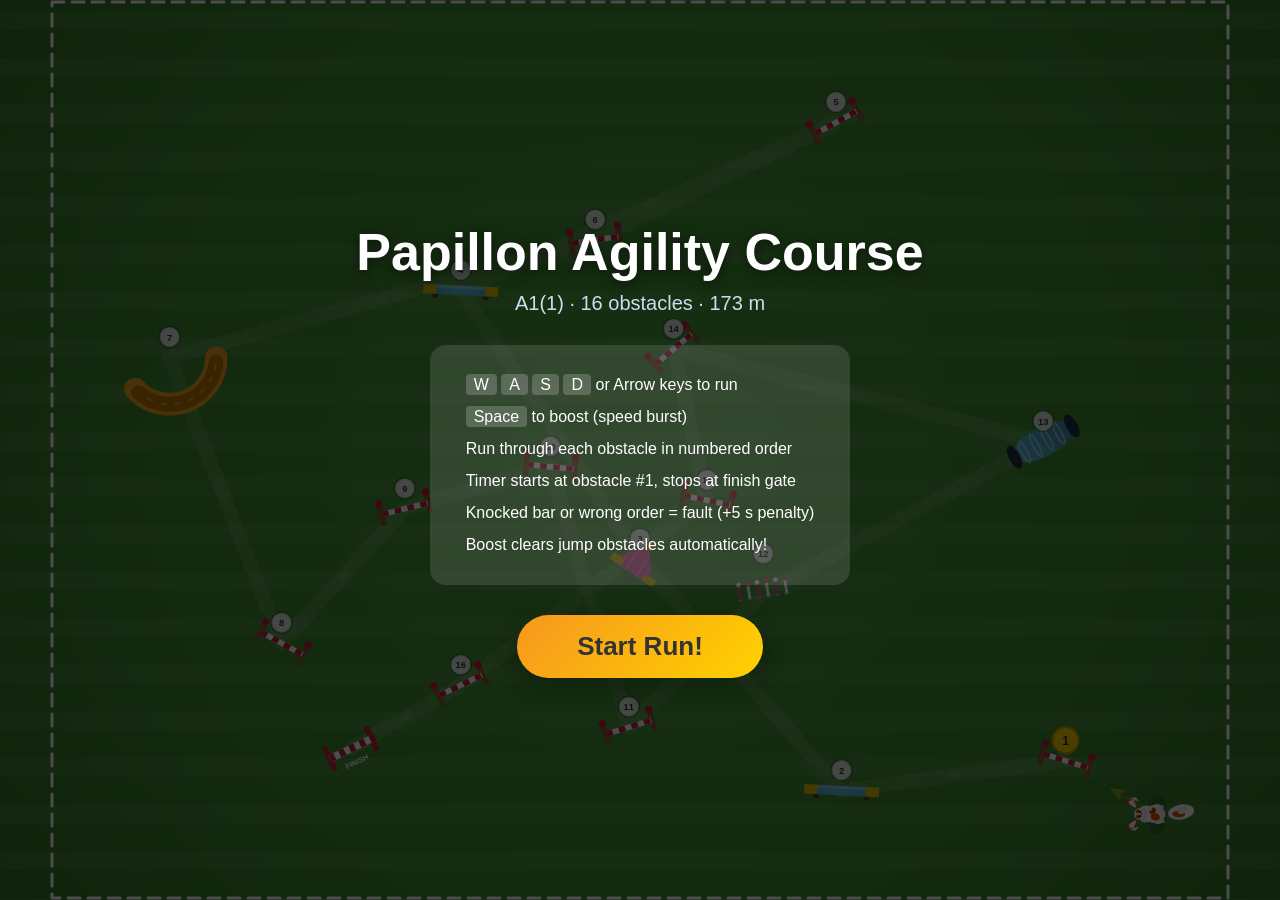
==== papility.html @ e8e9c4f5 "Initial version" ====
<!DOCTYPE html>
<html lang="en">
<head>
  <meta charset="UTF-8" />
  <meta name="viewport" content="width=device-width, initial-scale=1.0" />
  <title>Papillon Agility Course</title>
  <style>
    * { box-sizing: border-box; margin: 0; padding: 0; }
    body { overflow: hidden; background: #2d5a27; font-family: 'Segoe UI', Arial, sans-serif; }
    canvas { display: block; }
    #startScreen {
      position: absolute; inset: 0; display: flex; flex-direction: column;
      align-items: center; justify-content: center; background: rgba(0,0,0,0.7);
      z-index: 10; color: #fff;
    }
    #startScreen h1 { font-size: 52px; margin-bottom: 10px; text-shadow: 0 3px 12px rgba(0,0,0,0.5); }
    #startScreen .subtitle { font-size: 20px; color: #cde; margin-bottom: 30px; }
    #startScreen .instructions {
      background: rgba(255,255,255,0.12); border-radius: 16px; padding: 24px 36px;
      font-size: 16px; line-height: 2; margin-bottom: 30px; text-align: left;
    }
    #startScreen .instructions kbd {
      background: rgba(255,255,255,0.2); padding: 2px 8px; border-radius: 4px;
      font-family: inherit;
    }
    #startBtn {
      font-size: 26px; padding: 16px 60px; border: none; border-radius: 40px;
      background: linear-gradient(135deg, #f7971e, #ffd200); color: #333;
      font-weight: bold; cursor: pointer; box-shadow: 0 6px 24px rgba(0,0,0,0.3);
      transition: transform 0.15s;
    }
    #startBtn:hover { transform: scale(1.06); }
    .hud {
      position: absolute; top: 15px; left: 15px;
      background: rgba(255,255,255,0.95); padding: 12px 18px;
      border-radius: 14px; font-size: 16px; font-weight: bold;
      box-shadow: 0 4px 16px rgba(0,0,0,0.25); display: none; gap: 20px;
    }
    .hud.show { display: flex; }
    .hud-label { color: #666; font-size: 11px; text-transform: uppercase; }
    .hud-value { color: #2d5a27; font-size: 22px; }
    .hud-timer { color: #d9534f; }
    .next-obs {
      position: absolute; top: 15px; right: 15px;
      background: rgba(255,255,255,0.95); padding: 12px 18px;
      border-radius: 14px; font-size: 15px; font-weight: bold;
      box-shadow: 0 4px 16px rgba(0,0,0,0.25); display: none;
    }
    .next-obs.show { display: block; }
    #finishScreen {
      position: absolute; inset: 0; display: none; flex-direction: column;
      align-items: center; justify-content: center; background: rgba(0,0,0,0.75);
      z-index: 10; color: #fff;
    }
    #finishScreen.show { display: flex; }
    #finishScreen h1 { font-size: 48px; margin-bottom: 10px; }
    #finishScreen .stats { font-size: 22px; line-height: 2; margin: 20px 0; }
    #restartBtn {
      font-size: 22px; padding: 14px 50px; border: none; border-radius: 40px;
      background: linear-gradient(135deg, #f7971e, #ffd200); color: #333;
      font-weight: bold; cursor: pointer; box-shadow: 0 6px 24px rgba(0,0,0,0.3);
    }
  </style>
</head>
<body>
  <canvas id="game"></canvas>

  <div class="hud" id="hud">
    <div><span class="hud-label">Obstacle</span><br><span class="hud-value" id="obsCount">0 / 16</span></div>
    <div><span class="hud-label">Faults</span><br><span class="hud-value" style="color:#d9534f" id="faults">0</span></div>
    <div><span class="hud-label">Time</span><br><span class="hud-value hud-timer" id="timer">--</span></div>
  </div>

  <div class="next-obs" id="nextObs">
    <span class="hud-label">Next</span><br>
    <span id="nextObsName">1 - Jump</span>
  </div>

  <div id="startScreen">
    <h1>Papillon Agility Course</h1>
    <div class="subtitle">A1(1) &middot; 16 obstacles &middot; 173 m</div>
    <div class="instructions">
      <kbd>W</kbd> <kbd>A</kbd> <kbd>S</kbd> <kbd>D</kbd> or Arrow keys to run<br>
      <kbd>Space</kbd> to boost (speed burst)<br>
      Run through each obstacle in numbered order<br>
      Timer starts at obstacle #1, stops at finish gate<br>
      Knocked bar or wrong order = fault (+5 s penalty)<br>
      Boost clears jump obstacles automatically!
    </div>
    <button id="startBtn">Start Run!</button>
  </div>

  <div id="finishScreen">
    <h1 id="finishTitle">Course Complete!</h1>
    <div class="stats" id="finishStats"></div>
    <button id="restartBtn">Run Again</button>
  </div>

  <script>
    const canvas = document.getElementById('game');
    const ctx = canvas.getContext('2d');
    let W, H;
    function resize() { W = canvas.width = window.innerWidth; H = canvas.height = window.innerHeight; }
    resize();
    window.addEventListener('resize', resize);

    const keys = {};
    window.addEventListener('keydown', e => {
      keys[e.key] = true;
      if ([' ','ArrowUp','ArrowDown','ArrowLeft','ArrowRight'].includes(e.key)) e.preventDefault();
    });
    window.addEventListener('keyup', e => { keys[e.key] = false; });

    // --------------- course coordinate system ---------------
    const CW = 1200, CH = 900;
    let sc, ox, oy;
    function calcScale() {
      sc = Math.min((W - 60) / CW, (H - 60) / CH);
      ox = (W - CW * sc) / 2;
      oy = (H - CH * sc) / 2;
    }
    calcScale();
    function ts(cx, cy) { return { x: ox + cx * sc, y: oy + cy * sc }; }

    // --------------- obstacle definitions (A1(1) course map) ---------------
    const OBS_TYPES = {
      jump:    { label: 'Jump',          color: '#c41e3a' },
      tunnel:  { label: 'Tunnel',        color: '#5bc0de' },
      aframe:  { label: 'A-Frame',       color: '#ff69b4' },
      dogwalk: { label: 'Dog Walk',      color: '#4aa8c7' },
      seesaw:  { label: 'See-Saw',       color: '#20B2AA' },
      weave:   { label: 'Weave Poles',   color: '#e74c8c' },
      ctunnel: { label: 'Curved Tunnel', color: '#f5a623' },
    };

    // positions mapped from the A1(1) course diagram
    const courseObs = [
      { num:1,  type:'jump',    cx:1056, cy:783, angle: 0.30 },
      { num:2,  type:'dogwalk', cx: 816, cy:815, angle: 0.05 },
      { num:3,  type:'aframe',  cx: 600, cy:567, angle: 0.60 },
      { num:4,  type:'dogwalk', cx: 408, cy:279, angle: 0.05 },
      { num:5,  type:'jump',    cx: 810, cy: 99, angle:-0.50 },
      { num:6,  type:'jump',    cx: 552, cy:225, angle:-0.15 },
      { num:7,  type:'ctunnel', cx:  96, cy:351, angle: 1.20 },
      { num:8,  type:'jump',    cx: 216, cy:657, angle: 0.50 },
      { num:9,  type:'jump',    cx: 348, cy:513, angle:-0.25 },
      { num:10, type:'jump',    cx: 504, cy:468, angle: 0.10 },
      { num:11, type:'jump',    cx: 588, cy:747, angle:-0.30 },
      { num:12, type:'weave',   cx: 732, cy:603, angle:-0.15 },
      { num:13, type:'tunnel',  cx:1032, cy:441, angle:-0.50 },
      { num:14, type:'jump',    cx: 636, cy:342, angle:-0.70 },
      { num:15, type:'jump',    cx: 672, cy:504, angle: 0.20 },
      { num:16, type:'jump',    cx: 408, cy:702, angle:-0.45 },
    ];

    // finish gate placed after obstacle #16
    const finishGate = { cx: 290, cy: 770, angle: -0.45 };

    const coursePath = courseObs.map(o => ({ x: o.cx, y: o.cy }));
    coursePath.push({ x: finishGate.cx, y: finishGate.cy });

    // --------------- game state ---------------
    let gameState = 'start';
    let currentObs = 0;
    let faultsCount = 0;
    let timerStarted = false;
    let startTime = 0;
    let elapsedTime = 0;
    let finishTime = 0;
    let completedObs = new Set();
    let allDone = false;
    let finished = false;
    let particles = [];
    let pawPrints = [];

    const dog = {
      x: 1150, y: 840, vx: 0, vy: 0,
      angle: Math.PI, speed: 0,
      maxSpeed: 4.5, accel: 0.35, friction: 0.92,
      runCycle: 0, jumping: false, jumpTimer: 0, size: 20,
      boosting: false, boostTimer: 0, boostCooldown: 0,
    };
    const BOOST_DURATION = 30, BOOST_COOLDOWN = 180, BOOST_MULTIPLIER = 2.0;

    function resetGame() {
      dog.x = 1150; dog.y = 840;
      dog.vx = 0; dog.vy = 0; dog.angle = Math.PI;
      dog.speed = 0; dog.jumping = false; dog.jumpTimer = 0; dog.runCycle = 0;
      dog.boosting = false; dog.boostTimer = 0; dog.boostCooldown = 0;
      currentObs = 0; faultsCount = 0;
      timerStarted = false; startTime = 0; elapsedTime = 0; finishTime = 0;
      completedObs = new Set(); wrongObsCooldown = new Set(); allDone = false; finished = false;
      particles = []; pawPrints = [];
      document.getElementById('obsCount').textContent = '0 / 16';
      document.getElementById('faults').textContent = '0';
      document.getElementById('timer').textContent = '--';
    }

    function spawnParticles(x, y, color, count) {
      for (let i = 0; i < count; i++) {
        const a = Math.random() * Math.PI * 2;
        const sp = 1 + Math.random() * 3;
        particles.push({ x, y, vx: Math.cos(a)*sp, vy: Math.sin(a)*sp,
          life: 30+Math.random()*20, maxLife: 50, color, size: 3+Math.random()*4 });
      }
    }

    // --------------- drawing helpers ---------------

    function drawGrass() {
      const gg = ctx.createRadialGradient(W/2,H/2,0,W/2,H/2,W*0.7);
      gg.addColorStop(0,'#4a9e3a'); gg.addColorStop(0.6,'#3d8a30'); gg.addColorStop(1,'#2d6a22');
      ctx.fillStyle = gg; ctx.fillRect(0,0,W,H);
      ctx.globalAlpha = 0.06; ctx.fillStyle = '#fff';
      for (let i = -20; i < CH+40; i += 50) {
        const p = ts(0,i); ctx.fillRect(0, p.y, W, 20*sc);
      }
      ctx.globalAlpha = 1;
      const tl = ts(-30,-30), br = ts(CW+30,CH+30);
      ctx.strokeStyle = '#fff'; ctx.lineWidth = 3;
      ctx.setLineDash([12,8]); ctx.strokeRect(tl.x,tl.y,br.x-tl.x,br.y-tl.y); ctx.setLineDash([]);
    }

    function drawCoursePath() {
      if (coursePath.length < 2) return;
      ctx.strokeStyle = 'rgba(255,255,255,0.10)'; ctx.lineWidth = 16*sc;
      ctx.lineCap = 'round'; ctx.lineJoin = 'round'; ctx.setLineDash([5,9]);
      ctx.beginPath();
      let p = ts(coursePath[0].x, coursePath[0].y); ctx.moveTo(p.x,p.y);
      for (let i = 1; i < coursePath.length; i++) { p = ts(coursePath[i].x,coursePath[i].y); ctx.lineTo(p.x,p.y); }
      ctx.stroke(); ctx.setLineDash([]);
      ctx.fillStyle = 'rgba(255,255,255,0.06)';
      for (let i = 0; i < coursePath.length-1; i++) {
        const mx = (coursePath[i].x+coursePath[i+1].x)/2, my = (coursePath[i].y+coursePath[i+1].y)/2;
        const a = Math.atan2(coursePath[i+1].y-coursePath[i].y, coursePath[i+1].x-coursePath[i].x);
        const s = ts(mx,my);
        ctx.save(); ctx.translate(s.x,s.y); ctx.rotate(a);
        ctx.beginPath(); ctx.moveTo(10*sc,0); ctx.lineTo(-6*sc,-6*sc); ctx.lineTo(-6*sc,6*sc); ctx.closePath(); ctx.fill();
        ctx.restore();
      }
    }

    function drawPawPrints() {
      ctx.globalAlpha = 0.13;
      pawPrints.forEach(pp => {
        const s = ts(pp.x,pp.y);
        ctx.save(); ctx.translate(s.x,s.y); ctx.rotate(pp.a); ctx.fillStyle = '#3a2a10';
        ctx.beginPath(); ctx.ellipse(0,2*sc,3*sc,3.5*sc,0,0,Math.PI*2); ctx.fill();
        for (let t = -1; t <= 1; t++) { ctx.beginPath(); ctx.ellipse(t*2.5*sc,-3*sc,1.5*sc,1.8*sc,0,0,Math.PI*2); ctx.fill(); }
        ctx.beginPath(); ctx.ellipse(0,-5.5*sc,1.2*sc,1.5*sc,0,0,Math.PI*2); ctx.fill();
        ctx.restore();
      });
      ctx.globalAlpha = 1;
    }

    // --------------- obstacle drawing ---------------

    function obDone(ob) { return completedObs.has(ob.num); }
    function obIsNext(ob) { return !finished && currentObs < courseObs.length && ob.num === courseObs[currentObs].num; }

    function drawJump(ob) {
      const s = ts(ob.cx,ob.cy), w = 50*sc, h = 6*sc, done = obDone(ob), next = obIsNext(ob);
      ctx.save(); ctx.translate(s.x,s.y); ctx.rotate(ob.angle);
      ctx.fillStyle = done?'#aaa':'#8B5A2B';
      ctx.fillRect(-w/2-4*sc,-12*sc,6*sc,24*sc); ctx.fillRect(w/2-2*sc,-12*sc,6*sc,24*sc);
      ctx.fillStyle = done?'#ccc':'#c41e3a';
      ctx.beginPath(); ctx.arc(-w/2-1*sc,-12*sc,4*sc,0,Math.PI*2); ctx.fill();
      ctx.beginPath(); ctx.arc(w/2+1*sc,-12*sc,4*sc,0,Math.PI*2); ctx.fill();
      ctx.fillStyle = done?'#ccc':'#fff'; ctx.fillRect(-w/2,-h/2,w,h);
      if (!done) { ctx.fillStyle='#c41e3a'; for(let i=0;i<w;i+=14*sc) ctx.fillRect(-w/2+i,-h/2,7*sc,h); }
      ctx.restore();
      drawLabel(s.x,s.y,ob.num,done,next);
    }

    function drawTunnel(ob) {
      const s = ts(ob.cx,ob.cy), done = obDone(ob), next = obIsNext(ob);
      const len = 70*sc, r = 16*sc;
      ctx.save(); ctx.translate(s.x,s.y); ctx.rotate(ob.angle);
      const tg = ctx.createLinearGradient(-len/2,0,len/2,0);
      tg.addColorStop(0,done?'#aab':'#5bc0de'); tg.addColorStop(0.5,done?'#99a':'#4aa8c7'); tg.addColorStop(1,done?'#aab':'#3d8ba8');
      ctx.fillStyle = tg; ctx.beginPath(); ctx.ellipse(0,0,len/2,r,0,0,Math.PI*2); ctx.fill();
      ctx.strokeStyle = done?'rgba(255,255,255,0.2)':'rgba(255,255,255,0.4)'; ctx.lineWidth = 2*sc;
      for(let i=-len/2+12*sc;i<len/2-8*sc;i+=14*sc){ctx.beginPath();ctx.ellipse(i,0,3*sc,r*0.8,0,0,Math.PI*2);ctx.stroke();}
      ctx.fillStyle = done?'#556':'#1a3040';
      ctx.beginPath();ctx.ellipse(-len/2,0,6*sc,r*0.85,0,0,Math.PI*2);ctx.fill();
      ctx.beginPath();ctx.ellipse(len/2,0,6*sc,r*0.85,0,0,Math.PI*2);ctx.fill();
      ctx.restore();
      drawLabel(s.x,s.y,ob.num,done,next);
    }

    function drawCTunnel(ob) {
      const s = ts(ob.cx,ob.cy), done = obDone(ob), next = obIsNext(ob);
      ctx.save(); ctx.translate(s.x,s.y);
      const r = 50*sc;
      ctx.lineWidth = 24*sc; ctx.strokeStyle = done?'#aab':'#f5a623';
      ctx.beginPath(); ctx.arc(0,0,r,ob.angle-1.2,ob.angle+1.2); ctx.stroke();
      ctx.lineWidth = 16*sc; ctx.strokeStyle = done?'#778':'#c47800';
      ctx.beginPath(); ctx.arc(0,0,r,ob.angle-1.1,ob.angle+1.1); ctx.stroke();
      ctx.lineWidth = 2*sc; ctx.strokeStyle = done?'rgba(255,255,255,0.15)':'rgba(255,255,255,0.35)';
      for(let a=ob.angle-1;a<ob.angle+1;a+=0.3){ctx.beginPath();ctx.arc(0,0,r,a-0.05,a+0.05);ctx.stroke();}
      ctx.restore();
      drawLabel(s.x,s.y,ob.num,done,next);
    }

    function drawAFrame(ob) {
      const s = ts(ob.cx,ob.cy), done = obDone(ob), next = obIsNext(ob);
      const w = 55*sc, h = 35*sc;
      ctx.save(); ctx.translate(s.x,s.y); ctx.rotate(ob.angle);
      let lg = ctx.createLinearGradient(-w/2,0,0,0);
      lg.addColorStop(0,done?'#bbb':'#e85aab'); lg.addColorStop(1,done?'#ccc':'#ff69b4');
      ctx.fillStyle = lg; ctx.beginPath(); ctx.moveTo(-w/2,h/2); ctx.lineTo(0,-h/2); ctx.lineTo(0,h/2); ctx.closePath(); ctx.fill();
      let rg = ctx.createLinearGradient(0,0,w/2,0);
      rg.addColorStop(0,done?'#ccc':'#ff69b4'); rg.addColorStop(1,done?'#bbb':'#e85aab');
      ctx.fillStyle = rg; ctx.beginPath(); ctx.moveTo(0,-h/2); ctx.lineTo(w/2,h/2); ctx.lineTo(0,h/2); ctx.closePath(); ctx.fill();
      ctx.strokeStyle = done?'rgba(255,255,255,0.15)':'rgba(255,255,255,0.3)'; ctx.lineWidth = 1.5*sc;
      for(let i=1;i<=3;i++){const t=i/4;
        ctx.beginPath();ctx.moveTo(-w/2*(1-t),h/2-h*t);ctx.lineTo(-w/2*(1-t),h/2);ctx.stroke();
        ctx.beginPath();ctx.moveTo(w/2*(1-t),h/2-h*t);ctx.lineTo(w/2*(1-t),h/2);ctx.stroke();
      }
      ctx.fillStyle = done?'#ddd':'#e6c200';
      ctx.fillRect(-w/2,h/2-8*sc,14*sc,8*sc); ctx.fillRect(w/2-14*sc,h/2-8*sc,14*sc,8*sc);
      ctx.beginPath(); ctx.arc(0,-h/2,5*sc,0,Math.PI*2); ctx.fill();
      ctx.restore();
      drawLabel(s.x,s.y,ob.num,done,next);
    }

    function drawDogwalk(ob) {
      const s = ts(ob.cx,ob.cy), done = obDone(ob), next = obIsNext(ob);
      const w = 80*sc, h = 10*sc;
      ctx.save(); ctx.translate(s.x,s.y); ctx.rotate(ob.angle);
      ctx.fillStyle = done?'#999':'#5a3d1a';
      ctx.fillRect(-w/2+10*sc,-3*sc,6*sc,12*sc); ctx.fillRect(w/2-16*sc,-3*sc,6*sc,12*sc);
      const pg = ctx.createLinearGradient(-w/2,0,w/2,0);
      pg.addColorStop(0,done?'#bbb':'#4aa8c7'); pg.addColorStop(0.5,done?'#ccc':'#5bc8e8'); pg.addColorStop(1,done?'#bbb':'#4aa8c7');
      ctx.fillStyle = pg; ctx.fillRect(-w/2,-h/2,w,h);
      ctx.fillStyle = done?'rgba(255,255,255,0.1)':'rgba(255,255,255,0.3)'; ctx.fillRect(-w/2,-h/2,w,3*sc);
      ctx.fillStyle = done?'#ddd':'#e6c200'; ctx.fillRect(-w/2,-h/2,14*sc,h); ctx.fillRect(w/2-14*sc,-h/2,14*sc,h);
      ctx.restore();
      drawLabel(s.x,s.y,ob.num,done,next);
    }

    function drawSeesaw(ob) {
      const s = ts(ob.cx,ob.cy), done = obDone(ob), next = obIsNext(ob);
      const w = 70*sc, h = 10*sc;
      ctx.save(); ctx.translate(s.x,s.y); ctx.rotate(ob.angle);
      // Fulcrum triangle
      ctx.fillStyle = done?'#999':'#4a3520';
      ctx.beginPath(); ctx.moveTo(-8*sc,10*sc); ctx.lineTo(8*sc,10*sc); ctx.lineTo(0,-4*sc); ctx.closePath(); ctx.fill();
      ctx.fillStyle = done?'#aaa':'#333';
      ctx.beginPath(); ctx.arc(0,-1*sc,5*sc,0,Math.PI*2); ctx.fill();
      // Plank
      const sg = ctx.createLinearGradient(-w/2,0,w/2,0);
      sg.addColorStop(0,done?'#bbb':'#48D1CC'); sg.addColorStop(0.5,done?'#ccc':'#20B2AA'); sg.addColorStop(1,done?'#bbb':'#1a8a88');
      ctx.fillStyle = sg; ctx.fillRect(-w/2,-h/2,w,h);
      ctx.fillStyle = done?'rgba(255,255,255,0.1)':'rgba(255,255,255,0.3)'; ctx.fillRect(-w/2,-h/2,w,3*sc);
      ctx.fillStyle = done?'#ddd':'#e6c200'; ctx.fillRect(-w/2,-h/2,14*sc,h); ctx.fillRect(w/2-14*sc,-h/2,14*sc,h);
      ctx.restore();
      drawLabel(s.x,s.y,ob.num,done,next);
    }

    function drawWeave(ob) {
      const s = ts(ob.cx,ob.cy), done = obDone(ob), next = obIsNext(ob);
      ctx.save(); ctx.translate(s.x,s.y); ctx.rotate(ob.angle);
      const n = 6, sp = 10*sc, tw = (n-1)*sp;
      for(let i=0;i<n;i++){
        const px = -tw/2+i*sp;
        ctx.fillStyle = done?'#999':'#aaa'; ctx.beginPath(); ctx.ellipse(px,4*sc,3*sc,1.5*sc,0,0,Math.PI*2); ctx.fill();
        ctx.fillStyle = done?'#ccc':(i%2===0?'#e74c8c':'#fff'); ctx.fillRect(px-1.5*sc,-12*sc,3*sc,16*sc);
        ctx.fillStyle = done?'#ddd':(i%2===0?'#fff':'#e74c8c'); ctx.beginPath(); ctx.arc(px,-12*sc,2.5*sc,0,Math.PI*2); ctx.fill();
      }
      ctx.restore();
      drawLabel(s.x,s.y-20*sc,ob.num,done,next);
    }

    function drawLabel(x,y,num,done,next) {
      const r = next?14*sc:11*sc;
      if (next && gameState==='running') {
        ctx.fillStyle = 'rgba(255,220,50,0.3)';
        ctx.beginPath(); ctx.arc(x,y-22*sc,r+8*sc+Math.sin(Date.now()*0.006)*3*sc,0,Math.PI*2); ctx.fill();
      }
      ctx.fillStyle = done?'#6a6':next?'#ffd200':'rgba(255,255,255,0.85)';
      ctx.beginPath(); ctx.arc(x,y-22*sc,r,0,Math.PI*2); ctx.fill();
      ctx.strokeStyle = done?'#4a4':next?'#c9a200':'rgba(0,0,0,0.3)'; ctx.lineWidth = 2; ctx.stroke();
      ctx.fillStyle = done?'#fff':'#333';
      ctx.font = `bold ${(next?13:10)*sc}px Arial`; ctx.textAlign = 'center'; ctx.textBaseline = 'middle';
      ctx.fillText(num,x,y-21*sc);
      if (done) {
        ctx.strokeStyle='#fff'; ctx.lineWidth=2.5*sc; ctx.lineCap='round';
        ctx.beginPath(); ctx.moveTo(x-4*sc,y-21*sc); ctx.lineTo(x-1*sc,y-18*sc); ctx.lineTo(x+5*sc,y-25*sc); ctx.stroke();
      }
    }

    function drawAllObstacles() {
      courseObs.forEach(ob => {
        switch(ob.type) {
          case 'jump': drawJump(ob); break;
          case 'tunnel': drawTunnel(ob); break;
          case 'ctunnel': drawCTunnel(ob); break;
          case 'aframe': drawAFrame(ob); break;
          case 'dogwalk': drawDogwalk(ob); break;
          case 'seesaw': drawSeesaw(ob); break;
          case 'weave': drawWeave(ob); break;
        }
      });
    }

    // --------------- finish gate ---------------

    function drawFinishGate() {
      const s = ts(finishGate.cx, finishGate.cy);
      const w = 50*sc;
      const pulse = allDone && !finished ? 0.6+Math.sin(Date.now()*0.008)*0.4 : 0;

      ctx.save(); ctx.translate(s.x,s.y); ctx.rotate(finishGate.angle);

      // Glow when active
      if (allDone && !finished) {
        ctx.fillStyle = `rgba(255,50,50,${0.15+pulse*0.15})`;
        ctx.beginPath(); ctx.ellipse(0,0,w/2+15*sc,20*sc,0,0,Math.PI*2); ctx.fill();
      }

      // Posts
      ctx.fillStyle = finished?'#666':'#c41e3a';
      ctx.fillRect(-w/2-3*sc,-14*sc,6*sc,28*sc);
      ctx.fillRect(w/2-3*sc,-14*sc,6*sc,28*sc);
      // Top beam
      ctx.fillStyle = finished?'#888':'#fff';
      ctx.fillRect(-w/2,-4*sc,w,8*sc);
      if (!finished) {
        ctx.fillStyle = '#c41e3a';
        for(let i=0;i<w;i+=12*sc) ctx.fillRect(-w/2+i,-4*sc,6*sc,8*sc);
      }
      // "FINISH" text
      ctx.fillStyle = finished?'#aaa':'#fff';
      ctx.font = `bold ${8*sc}px Arial`; ctx.textAlign='center'; ctx.textBaseline='middle';
      ctx.fillText('FINISH',0,16*sc);

      ctx.restore();
    }

    // --------------- Papillon (top-down) ---------------

    function drawPapillon() {
      const s = ts(dog.x,dog.y);
      const sz = dog.size * sc;
      const moving = dog.speed > 0.3;
      dog.runCycle += moving ? 0.25 : 0.05;

      // Boost glow aura (drawn before the dog, in world space)
      if (dog.boosting) {
        const pulse = 0.6+Math.sin(Date.now()*0.02)*0.4;
        const gr = ctx.createRadialGradient(s.x,s.y,sz*0.3,s.x,s.y,sz*2.2);
        gr.addColorStop(0,`rgba(255,200,0,${0.55*pulse})`);
        gr.addColorStop(0.5,`rgba(255,120,0,${0.3*pulse})`);
        gr.addColorStop(1,'rgba(255,80,0,0)');
        ctx.fillStyle=gr; ctx.beginPath(); ctx.arc(s.x,s.y,sz*2.2,0,Math.PI*2); ctx.fill();
      }

      ctx.save(); ctx.translate(s.x,s.y); ctx.rotate(dog.angle+Math.PI/2);
      ctx.translate(0,0);

      // Shadow
      ctx.fillStyle='rgba(0,0,0,0.15)'; ctx.beginPath(); ctx.ellipse(0,4*sz/20,sz*1.1,sz*0.55,0,0,Math.PI*2); ctx.fill();

      // Tail
      ctx.save(); ctx.translate(0,sz*0.9); ctx.rotate(Math.sin(dog.runCycle*1.5)*0.4);
      ctx.fillStyle='#fff'; ctx.beginPath(); ctx.ellipse(0,sz*0.6,sz*0.4,sz*0.7,0,0,Math.PI*2); ctx.fill();
      ctx.fillStyle='#d45500'; ctx.beginPath(); ctx.ellipse(-sz*0.08,sz*0.45,sz*0.18,sz*0.35,0.2,0,Math.PI*2); ctx.fill();
      ctx.fillStyle='#f8f4ef'; ctx.beginPath(); ctx.ellipse(sz*0.1,sz*0.7,sz*0.2,sz*0.3,-0.3,0,Math.PI*2); ctx.fill();
      ctx.restore();

      // Back legs
      const ls = Math.sin(dog.runCycle)*(moving?sz*0.22:sz*0.04);
      ctx.fillStyle='#fff';
      ctx.beginPath(); ctx.ellipse(-sz*0.35,sz*0.25+ls,sz*0.18,sz*0.28,-0.2,0,Math.PI*2); ctx.fill();
      ctx.beginPath(); ctx.ellipse(sz*0.35,sz*0.25-ls,sz*0.18,sz*0.28,0.2,0,Math.PI*2); ctx.fill();
      ctx.fillStyle='#e8e0d5';
      ctx.beginPath(); ctx.ellipse(-sz*0.38,sz*0.5+ls,sz*0.1,sz*0.08,-0.2,0,Math.PI*2); ctx.fill();
      ctx.beginPath(); ctx.ellipse(sz*0.38,sz*0.5-ls,sz*0.1,sz*0.08,0.2,0,Math.PI*2); ctx.fill();

      // Body
      const bg = ctx.createRadialGradient(0,0,sz*0.1,0,0,sz*0.7);
      bg.addColorStop(0,'#fff'); bg.addColorStop(0.5,'#fef9f5'); bg.addColorStop(1,'#ece0d3');
      ctx.fillStyle=bg; ctx.beginPath(); ctx.ellipse(0,sz*0.05,sz*0.48,sz*0.6,0,0,Math.PI*2); ctx.fill();
      ctx.fillStyle='#d45500'; ctx.beginPath(); ctx.ellipse(-sz*0.15,sz*0.1,sz*0.2,sz*0.25,0.3,0,Math.PI*2); ctx.fill();
      ctx.fillStyle='#c24000'; ctx.beginPath(); ctx.ellipse(sz*0.18,-sz*0.05,sz*0.15,sz*0.2,-0.4,0,Math.PI*2); ctx.fill();

      // Front legs
      const fl = Math.sin(dog.runCycle+Math.PI)*(moving?sz*0.22:sz*0.04);
      ctx.fillStyle='#fff';
      ctx.beginPath(); ctx.ellipse(-sz*0.3,-sz*0.35+fl,sz*0.15,sz*0.25,-0.15,0,Math.PI*2); ctx.fill();
      ctx.beginPath(); ctx.ellipse(sz*0.3,-sz*0.35-fl,sz*0.15,sz*0.25,0.15,0,Math.PI*2); ctx.fill();
      ctx.fillStyle='#e8e0d5';
      ctx.beginPath(); ctx.ellipse(-sz*0.32,-sz*0.58+fl,sz*0.09,sz*0.07,0,0,Math.PI*2); ctx.fill();
      ctx.beginPath(); ctx.ellipse(sz*0.32,-sz*0.58-fl,sz*0.09,sz*0.07,0,0,Math.PI*2); ctx.fill();

      // Neck ruff
      ctx.fillStyle='#fff'; ctx.beginPath(); ctx.ellipse(0,-sz*0.55,sz*0.42,sz*0.22,0,0,Math.PI*2); ctx.fill();
      ctx.fillStyle='#f5f0ea'; ctx.beginPath(); ctx.ellipse(0,-sz*0.5,sz*0.35,sz*0.15,0,0,Math.PI*2); ctx.fill();

      // Head
      const hg = ctx.createRadialGradient(0,-sz*0.75,sz*0.05,0,-sz*0.75,sz*0.35);
      hg.addColorStop(0,'#fff'); hg.addColorStop(0.6,'#fef9f5'); hg.addColorStop(1,'#ece0d3');
      ctx.fillStyle=hg; ctx.beginPath(); ctx.ellipse(0,-sz*0.75,sz*0.32,sz*0.28,0,0,Math.PI*2); ctx.fill();
      ctx.fillStyle='#d45500';
      ctx.beginPath(); ctx.ellipse(-sz*0.12,-sz*0.82,sz*0.12,sz*0.12,0.3,0,Math.PI*2); ctx.fill();
      ctx.beginPath(); ctx.ellipse(sz*0.12,-sz*0.82,sz*0.12,sz*0.12,-0.3,0,Math.PI*2); ctx.fill();
      // White blaze
      ctx.fillStyle='#fff'; ctx.beginPath();
      ctx.moveTo(-sz*0.06,-sz*0.95); ctx.lineTo(0,-sz*1.02); ctx.lineTo(sz*0.06,-sz*0.95);
      ctx.lineTo(sz*0.04,-sz*0.65); ctx.lineTo(-sz*0.04,-sz*0.65); ctx.closePath(); ctx.fill();

      // Butterfly ears
      const ew = Math.sin(dog.runCycle*1.2)*0.08;
      // Left ear
      ctx.save(); ctx.translate(-sz*0.28,-sz*0.88); ctx.rotate(-0.5+ew);
      ctx.fillStyle='#d45500'; ctx.beginPath();
      ctx.moveTo(0,0); ctx.bezierCurveTo(-sz*0.35,-sz*0.15,-sz*0.55,-sz*0.55,-sz*0.2,-sz*0.7);
      ctx.bezierCurveTo(-sz*0.05,-sz*0.75,sz*0.05,-sz*0.5,0,-sz*0.1); ctx.closePath(); ctx.fill();
      ctx.fillStyle='#fff'; ctx.beginPath();
      ctx.moveTo(-sz*0.02,-sz*0.05); ctx.bezierCurveTo(-sz*0.25,-sz*0.2,-sz*0.4,-sz*0.45,-sz*0.18,-sz*0.55);
      ctx.bezierCurveTo(-sz*0.06,-sz*0.58,sz*0.02,-sz*0.35,-sz*0.02,-sz*0.1); ctx.closePath(); ctx.fill();
      ctx.strokeStyle='#fff'; ctx.lineWidth=1.5*sc;
      ctx.beginPath(); ctx.moveTo(-sz*0.3,-sz*0.4); ctx.quadraticCurveTo(-sz*0.45,-sz*0.3,-sz*0.4,-sz*0.15); ctx.stroke();
      ctx.beginPath(); ctx.moveTo(-sz*0.35,-sz*0.5); ctx.quadraticCurveTo(-sz*0.5,-sz*0.4,-sz*0.45,-sz*0.25); ctx.stroke();
      ctx.restore();
      // Right ear
      ctx.save(); ctx.translate(sz*0.28,-sz*0.88); ctx.rotate(0.5-ew);
      ctx.fillStyle='#d45500'; ctx.beginPath();
      ctx.moveTo(0,0); ctx.bezierCurveTo(sz*0.35,-sz*0.15,sz*0.55,-sz*0.55,sz*0.2,-sz*0.7);
      ctx.bezierCurveTo(sz*0.05,-sz*0.75,-sz*0.05,-sz*0.5,0,-sz*0.1); ctx.closePath(); ctx.fill();
      ctx.fillStyle='#fff'; ctx.beginPath();
      ctx.moveTo(sz*0.02,-sz*0.05); ctx.bezierCurveTo(sz*0.25,-sz*0.2,sz*0.4,-sz*0.45,sz*0.18,-sz*0.55);
      ctx.bezierCurveTo(sz*0.06,-sz*0.58,-sz*0.02,-sz*0.35,sz*0.02,-sz*0.1); ctx.closePath(); ctx.fill();
      ctx.strokeStyle='#fff'; ctx.lineWidth=1.5*sc;
      ctx.beginPath(); ctx.moveTo(sz*0.3,-sz*0.4); ctx.quadraticCurveTo(sz*0.45,-sz*0.3,sz*0.4,-sz*0.15); ctx.stroke();
      ctx.beginPath(); ctx.moveTo(sz*0.35,-sz*0.5); ctx.quadraticCurveTo(sz*0.5,-sz*0.4,sz*0.45,-sz*0.25); ctx.stroke();
      ctx.restore();

      // Eyes
      ctx.fillStyle='#1a0a00';
      ctx.beginPath(); ctx.ellipse(-sz*0.12,-sz*0.72,sz*0.06,sz*0.07,0,0,Math.PI*2); ctx.fill();
      ctx.beginPath(); ctx.ellipse(sz*0.12,-sz*0.72,sz*0.06,sz*0.07,0,0,Math.PI*2); ctx.fill();
      ctx.fillStyle='#fff';
      ctx.beginPath(); ctx.arc(-sz*0.1,-sz*0.74,sz*0.025,0,Math.PI*2); ctx.fill();
      ctx.beginPath(); ctx.arc(sz*0.14,-sz*0.74,sz*0.025,0,Math.PI*2); ctx.fill();

      // Snout + nose
      ctx.fillStyle='#fef9f5'; ctx.beginPath(); ctx.ellipse(0,-sz*0.6,sz*0.1,sz*0.09,0,0,Math.PI*2); ctx.fill();
      ctx.fillStyle='#111'; ctx.beginPath(); ctx.ellipse(0,-sz*0.64,sz*0.045,sz*0.035,0,0,Math.PI*2); ctx.fill();
      ctx.fillStyle='#444'; ctx.beginPath(); ctx.arc(-sz*0.015,-sz*0.65,sz*0.015,0,Math.PI*2); ctx.fill();

      // Smile
      if (completedObs.size>0) {
        ctx.strokeStyle='#4a2a10'; ctx.lineWidth=1*sc; ctx.lineCap='round';
        ctx.beginPath(); ctx.arc(0,-sz*0.56,sz*0.06,0.3,Math.PI-0.3); ctx.stroke();
      }
      ctx.restore();

      // Boost ring
      if (dog.boosting) {
        const t = dog.boostTimer/BOOST_DURATION;
        ctx.strokeStyle=`rgba(255,200,0,${0.5+t*0.4})`; ctx.lineWidth=3*sc; ctx.setLineDash([6,4]);
        ctx.beginPath(); ctx.arc(s.x,s.y,sz*1.5+Math.sin(Date.now()*0.03)*3*sc,0,Math.PI*2); ctx.stroke();
        ctx.setLineDash([]);
      }
    }

    function drawParticles() {
      particles.forEach(p => {
        const s = ts(p.x,p.y); const a = p.life/p.maxLife;
        ctx.globalAlpha=a; ctx.fillStyle=p.color;
        ctx.beginPath(); ctx.arc(s.x,s.y,p.size*sc*a,0,Math.PI*2); ctx.fill();
      });
      ctx.globalAlpha=1;
    }

    function drawGuideArrow() {
      let tx, ty;
      if (allDone && !finished) { tx = finishGate.cx; ty = finishGate.cy; }
      else if (currentObs < courseObs.length) { tx = courseObs[currentObs].cx; ty = courseObs[currentObs].cy; }
      else return;

      const ds = ts(dog.x,dog.y), os = ts(tx,ty);
      const dx = os.x-ds.x, dy = os.y-ds.y, dist = Math.sqrt(dx*dx+dy*dy);
      if (dist < 50*sc) return;
      const ang = Math.atan2(dy,dx);
      const ad = Math.min(50*sc,dist*0.4);
      const ax = ds.x+Math.cos(ang)*ad, ay = ds.y+Math.sin(ang)*ad;
      const pulse = 0.6+Math.sin(Date.now()*0.005)*0.4;
      ctx.globalAlpha = 0.5*pulse;
      ctx.fillStyle = allDone?'#ff4444':'#ffd200';
      ctx.save(); ctx.translate(ax,ay); ctx.rotate(ang);
      ctx.beginPath(); ctx.moveTo(10*sc,0); ctx.lineTo(-6*sc,-7*sc); ctx.lineTo(-3*sc,0); ctx.lineTo(-6*sc,7*sc); ctx.closePath(); ctx.fill();
      ctx.restore(); ctx.globalAlpha=1;
    }

    function drawDistanceLine() {
      let tx, ty;
      if (allDone && !finished) { tx = finishGate.cx; ty = finishGate.cy; }
      else if (currentObs < courseObs.length) { tx = courseObs[currentObs].cx; ty = courseObs[currentObs].cy; }
      else return;
      const ds = ts(dog.x,dog.y), os = ts(tx,ty);
      ctx.strokeStyle = allDone?'rgba(255,50,50,0.15)':'rgba(255,220,50,0.15)';
      ctx.lineWidth = 2*sc; ctx.setLineDash([6,8]);
      ctx.beginPath(); ctx.moveTo(ds.x,ds.y); ctx.lineTo(os.x,os.y); ctx.stroke(); ctx.setLineDash([]);
    }

    // --------------- game logic ---------------

    let wrongObsCooldown = new Set();

    function checkObstacle() {
      // Complete the current target obstacle when the dog reaches it
      if (currentObs < courseObs.length) {
        const tgt = courseObs[currentObs];
        const dx = dog.x-tgt.cx, dy = dog.y-tgt.cy, dist = Math.sqrt(dx*dx+dy*dy);
        const hr = tgt.type==='ctunnel'?65:tgt.type==='tunnel'?45:tgt.type==='dogwalk'||tgt.type==='seesaw'?50:tgt.type==='aframe'?40:tgt.type==='weave'?40:35;
        if (dist < hr) {
          completeOb(tgt);
        }
      }

      // Fault: dog touches a future obstacle (wrong order / skipped)
      // Exception: when boosting, jump obstacles are automatically cleared (no fault)
      for (let i = currentObs + 1; i < courseObs.length && i <= currentObs + 3; i++) {
        const wrong = courseObs[i];
        if (wrongObsCooldown.has(wrong.num)) continue;
        const dx = dog.x-wrong.cx, dy = dog.y-wrong.cy;
        if (Math.sqrt(dx*dx+dy*dy) < 30) {
          if (dog.boosting && wrong.type === 'jump') {
            // Boosting clears jump obstacles — no fault, just cooldown
            wrongObsCooldown.add(wrong.num);
          } else {
            faultsCount++;
            document.getElementById('faults').textContent = faultsCount;
            spawnParticles(wrong.cx, wrong.cy, '#ff4444', 10);
            wrongObsCooldown.add(wrong.num);
          }
        }
      }
    }

    function completeOb(ob) {
      if (completedObs.has(ob.num)) return;
      completedObs.add(ob.num);
      currentObs++;
      spawnParticles(ob.cx,ob.cy,'#ffd200',15);
      spawnParticles(ob.cx,ob.cy,'#4a4',8);
      document.getElementById('obsCount').textContent = `${completedObs.size} / 16`;

      if (ob.num === 1 && !timerStarted) {
        timerStarted = true;
        startTime = Date.now();
      }

      checkAllDone();
      updateNextLabel();
    }

    function checkAllDone() {
      if (completedObs.size >= 16 && !allDone) {
        allDone = true;
        updateNextLabel();
      }
    }

    function checkFinishGate() {
      if (!allDone || finished) return;
      const dx = dog.x-finishGate.cx, dy = dog.y-finishGate.cy;
      if (Math.sqrt(dx*dx+dy*dy) < 40) {
        finished = true;
        finishTime = elapsedTime;
        gameState = 'finished';
        showFinish();
      }
    }

    function updateNextLabel() {
      if (finished) {
        document.getElementById('nextObsName').textContent = 'Done!';
      } else if (allDone) {
        document.getElementById('nextObsName').innerHTML = '<span style="color:#c41e3a">FINISH GATE</span>';
      } else if (currentObs < courseObs.length) {
        const n = courseObs[currentObs];
        document.getElementById('nextObsName').textContent = `#${n.num} - ${OBS_TYPES[n.type].label}`;
      }
    }

    function updateDog() {
      // Boost activation
      if(keys[' ']&&!dog.boosting&&dog.boostCooldown<=0){dog.boosting=true;dog.boostTimer=BOOST_DURATION;}
      // Boost tick
      const effMax=dog.boosting?dog.maxSpeed*BOOST_MULTIPLIER:dog.maxSpeed;
      const effAccel=dog.boosting?dog.accel*BOOST_MULTIPLIER:dog.accel;
      if(dog.boosting){dog.boostTimer--;if(dog.boostTimer<=0){dog.boosting=false;dog.boostCooldown=BOOST_COOLDOWN;}}
      if(dog.boostCooldown>0)dog.boostCooldown--;

      const up = keys['ArrowUp']||keys['w']||keys['W'];
      const dn = keys['ArrowDown']||keys['s']||keys['S'];
      const lt = keys['ArrowLeft']||keys['a']||keys['A'];
      const rt = keys['ArrowRight']||keys['d']||keys['D'];
      let ax=0, ay=0;
      if(up)ay-=1; if(dn)ay+=1; if(lt)ax-=1; if(rt)ax+=1;
      if(ax||ay){const m=Math.sqrt(ax*ax+ay*ay);ax/=m;ay/=m;dog.vx+=ax*effAccel;dog.vy+=ay*effAccel;dog.angle=Math.atan2(ay,ax);}
      dog.vx*=dog.friction; dog.vy*=dog.friction;
      dog.speed=Math.sqrt(dog.vx*dog.vx+dog.vy*dog.vy);
      if(dog.speed>effMax){dog.vx=(dog.vx/dog.speed)*effMax;dog.vy=(dog.vy/dog.speed)*effMax;dog.speed=effMax;}
      dog.x+=dog.vx; dog.y+=dog.vy;
      dog.x=Math.max(10,Math.min(CW-10,dog.x)); dog.y=Math.max(10,Math.min(CH-10,dog.y));
      if(dog.speed>0.5&&Math.random()<0.15){pawPrints.push({x:dog.x,y:dog.y,a:dog.angle});if(pawPrints.length>200)pawPrints.shift();}
      // Boost speed-line particles
      if(dog.boosting&&Math.random()<0.6){
        const ba=dog.angle+Math.PI+((Math.random()-0.5)*0.6);
        const bsp=2+Math.random()*2;
        particles.push({x:dog.x,y:dog.y,vx:Math.cos(ba)*bsp,vy:Math.sin(ba)*bsp,life:12,maxLife:12,color:Math.random()<0.5?'#ffd200':'#ff8c00',size:2+Math.random()*2});
      }
    }

    function updateParticles() {
      particles.forEach(p=>{p.x+=p.vx;p.y+=p.vy;p.vx*=0.95;p.vy*=0.95;p.life--;});
      particles=particles.filter(p=>p.life>0);
    }

    function showFinish() {
      const t = document.getElementById('finishTitle');
      const s = document.getElementById('finishStats');
      t.textContent = faultsCount===0?'Clean Run!':'Course Complete!';
      const pen = faultsCount*5;
      const tot = finishTime+pen;
      s.innerHTML = `Time: ${finishTime.toFixed(2)}s<br>Faults: ${faultsCount} (+${pen.toFixed(1)}s penalty)<br><strong>Total: ${tot.toFixed(2)}s</strong>`;
      document.getElementById('finishScreen').classList.add('show');
    }

    // --------------- boost HUD bar ---------------

    function drawBoostBar() {
      const bx = 15, by = 105, bw = 160, bh = 18, br = 9;
      // Background panel
      ctx.fillStyle = 'rgba(255,255,255,0.92)';
      ctx.beginPath(); ctx.roundRect(bx-8,by-26,bw+16,bh+34,12); ctx.fill();
      ctx.fillStyle = '#666'; ctx.font = 'bold 11px Arial'; ctx.textAlign='left'; ctx.textBaseline='middle';
      ctx.fillText('BOOST', bx, by-12);

      // Track
      ctx.fillStyle='#ddd';
      ctx.beginPath(); ctx.roundRect(bx,by,bw,bh,br); ctx.fill();

      let fillRatio, fillColor, labelText;
      if (dog.boosting) {
        fillRatio = dog.boostTimer / BOOST_DURATION;
        fillColor = '#ff8c00';
        labelText = 'BOOSTING!';
      } else if (dog.boostCooldown > 0) {
        fillRatio = 1 - (dog.boostCooldown / BOOST_COOLDOWN);
        fillColor = '#aaa';
        labelText = 'CHARGING';
      } else {
        fillRatio = 1;
        fillColor = '#4caf50';
        labelText = 'READY';
      }

      // Fill
      if (fillRatio > 0) {
        ctx.fillStyle = fillColor;
        ctx.beginPath(); ctx.roundRect(bx, by, bw*fillRatio, bh, br); ctx.fill();
      }

      // Shimmer highlight
      ctx.fillStyle = 'rgba(255,255,255,0.25)';
      ctx.beginPath(); ctx.roundRect(bx, by, bw*fillRatio, bh*0.45, br); ctx.fill();

      // Border
      ctx.strokeStyle = 'rgba(0,0,0,0.15)'; ctx.lineWidth = 1.5;
      ctx.beginPath(); ctx.roundRect(bx,by,bw,bh,br); ctx.stroke();

      // Label inside bar
      ctx.fillStyle = dog.boosting ? '#fff' : (dog.boostCooldown > 0 ? '#666' : '#fff');
      ctx.font = `bold ${Math.round(bh*0.65)}px Arial`; ctx.textAlign='center'; ctx.textBaseline='middle';
      ctx.fillText(labelText, bx+bw/2, by+bh/2);

      // "SPACE" hint
      ctx.fillStyle = '#999'; ctx.font = '10px Arial'; ctx.textAlign='center';
      ctx.fillText('[ SPACE ]', bx+bw/2, by+bh+12);
    }

    // --------------- main loop ---------------

    function loop() {
      calcScale();
      ctx.clearRect(0,0,W,H);
      drawGrass();
      drawCoursePath();
      drawPawPrints();
      drawDistanceLine();
      drawAllObstacles();
      drawFinishGate();

      if (gameState==='running') {
        updateDog();
        checkObstacle();
        checkFinishGate();
        updateParticles();

        if (timerStarted && !finished) {
          elapsedTime = (Date.now()-startTime)/1000;
          document.getElementById('timer').textContent = elapsedTime.toFixed(2);
        }
      }

      drawPapillon();
      drawParticles();
      drawGuideArrow();
      if (gameState==='running') drawBoostBar();
      requestAnimationFrame(loop);
    }

    // --------------- UI ---------------

    document.getElementById('startBtn').addEventListener('click', () => {
      document.getElementById('startScreen').style.display = 'none';
      document.getElementById('hud').classList.add('show');
      document.getElementById('nextObs').classList.add('show');
      resetGame();
      gameState = 'running';
      updateNextLabel();
    });

    document.getElementById('restartBtn').addEventListener('click', () => {
      document.getElementById('finishScreen').classList.remove('show');
      resetGame();
      gameState = 'running';
      updateNextLabel();
    });

    loop();
  </script>
</body>
</html>
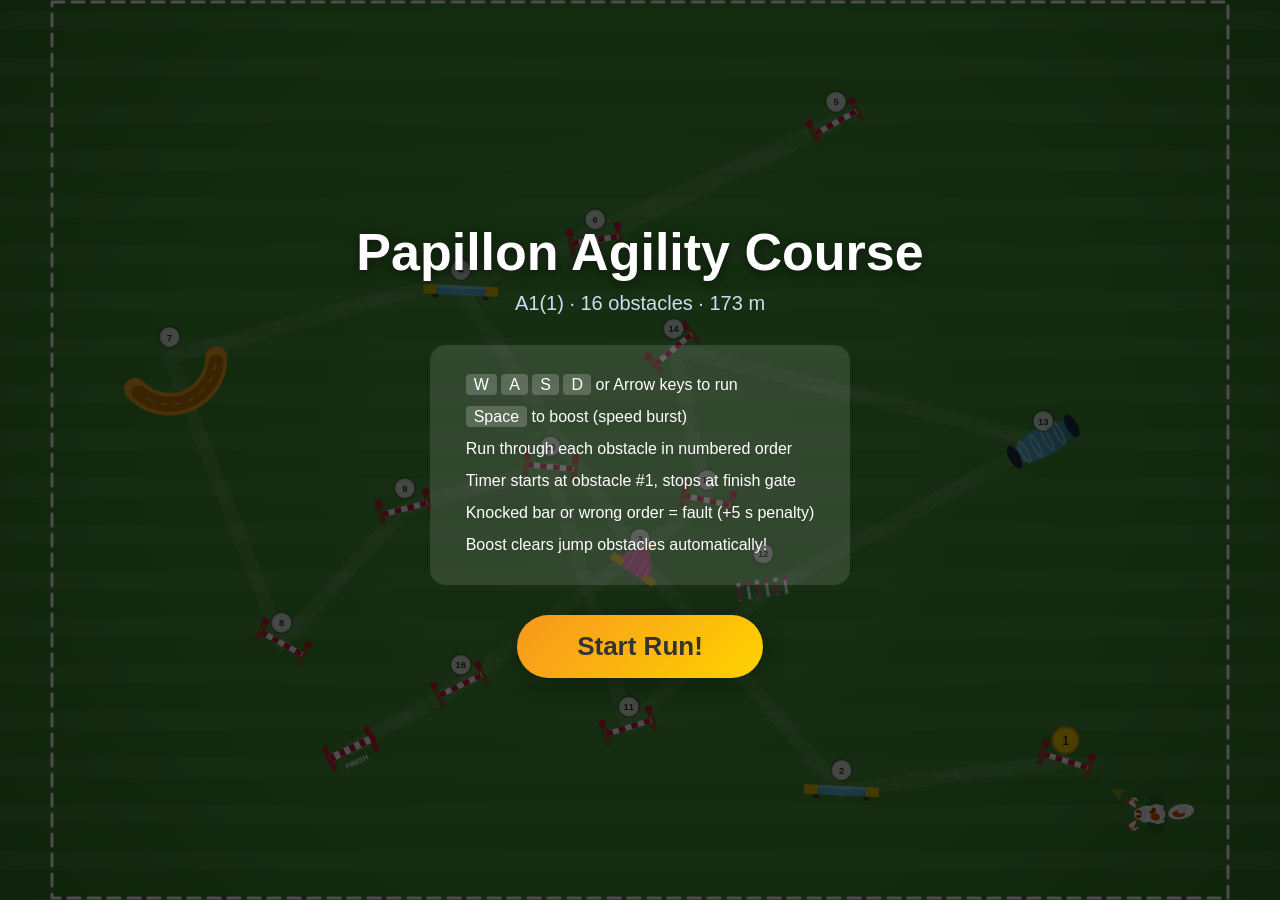
==== commit d95c8d16: "split to multiple files" ====
--- a/papility.html
+++ b/papility.html
@@ -4,63 +4,7 @@
   <meta charset="UTF-8" />
   <meta name="viewport" content="width=device-width, initial-scale=1.0" />
   <title>Papillon Agility Course</title>
-  <style>
-    * { box-sizing: border-box; margin: 0; padding: 0; }
-    body { overflow: hidden; background: #2d5a27; font-family: 'Segoe UI', Arial, sans-serif; }
-    canvas { display: block; }
-    #startScreen {
-      position: absolute; inset: 0; display: flex; flex-direction: column;
-      align-items: center; justify-content: center; background: rgba(0,0,0,0.7);
-      z-index: 10; color: #fff;
-    }
-    #startScreen h1 { font-size: 52px; margin-bottom: 10px; text-shadow: 0 3px 12px rgba(0,0,0,0.5); }
-    #startScreen .subtitle { font-size: 20px; color: #cde; margin-bottom: 30px; }
-    #startScreen .instructions {
-      background: rgba(255,255,255,0.12); border-radius: 16px; padding: 24px 36px;
-      font-size: 16px; line-height: 2; margin-bottom: 30px; text-align: left;
-    }
-    #startScreen .instructions kbd {
-      background: rgba(255,255,255,0.2); padding: 2px 8px; border-radius: 4px;
-      font-family: inherit;
-    }
-    #startBtn {
-      font-size: 26px; padding: 16px 60px; border: none; border-radius: 40px;
-      background: linear-gradient(135deg, #f7971e, #ffd200); color: #333;
-      font-weight: bold; cursor: pointer; box-shadow: 0 6px 24px rgba(0,0,0,0.3);
-      transition: transform 0.15s;
-    }
-    #startBtn:hover { transform: scale(1.06); }
-    .hud {
-      position: absolute; top: 15px; left: 15px;
-      background: rgba(255,255,255,0.95); padding: 12px 18px;
-      border-radius: 14px; font-size: 16px; font-weight: bold;
-      box-shadow: 0 4px 16px rgba(0,0,0,0.25); display: none; gap: 20px;
-    }
-    .hud.show { display: flex; }
-    .hud-label { color: #666; font-size: 11px; text-transform: uppercase; }
-    .hud-value { color: #2d5a27; font-size: 22px; }
-    .hud-timer { color: #d9534f; }
-    .next-obs {
-      position: absolute; top: 15px; right: 15px;
-      background: rgba(255,255,255,0.95); padding: 12px 18px;
-      border-radius: 14px; font-size: 15px; font-weight: bold;
-      box-shadow: 0 4px 16px rgba(0,0,0,0.25); display: none;
-    }
-    .next-obs.show { display: block; }
-    #finishScreen {
-      position: absolute; inset: 0; display: none; flex-direction: column;
-      align-items: center; justify-content: center; background: rgba(0,0,0,0.75);
-      z-index: 10; color: #fff;
-    }
-    #finishScreen.show { display: flex; }
-    #finishScreen h1 { font-size: 48px; margin-bottom: 10px; }
-    #finishScreen .stats { font-size: 22px; line-height: 2; margin: 20px 0; }
-    #restartBtn {
-      font-size: 22px; padding: 14px 50px; border: none; border-radius: 40px;
-      background: linear-gradient(135deg, #f7971e, #ffd200); color: #333;
-      font-weight: bold; cursor: pointer; box-shadow: 0 6px 24px rgba(0,0,0,0.3);
-    }
-  </style>
+  <link rel="stylesheet" href="style.css" />
 </head>
 <body>
   <canvas id="game"></canvas>
@@ -96,745 +40,6 @@
     <button id="restartBtn">Run Again</button>
   </div>
 
-  <script>
-    const canvas = document.getElementById('game');
-    const ctx = canvas.getContext('2d');
-    let W, H;
-    function resize() { W = canvas.width = window.innerWidth; H = canvas.height = window.innerHeight; }
-    resize();
-    window.addEventListener('resize', resize);
-
-    const keys = {};
-    window.addEventListener('keydown', e => {
-      keys[e.key] = true;
-      if ([' ','ArrowUp','ArrowDown','ArrowLeft','ArrowRight'].includes(e.key)) e.preventDefault();
-    });
-    window.addEventListener('keyup', e => { keys[e.key] = false; });
-
-    // --------------- course coordinate system ---------------
-    const CW = 1200, CH = 900;
-    let sc, ox, oy;
-    function calcScale() {
-      sc = Math.min((W - 60) / CW, (H - 60) / CH);
-      ox = (W - CW * sc) / 2;
-      oy = (H - CH * sc) / 2;
-    }
-    calcScale();
-    function ts(cx, cy) { return { x: ox + cx * sc, y: oy + cy * sc }; }
-
-    // --------------- obstacle definitions (A1(1) course map) ---------------
-    const OBS_TYPES = {
-      jump:    { label: 'Jump',          color: '#c41e3a' },
-      tunnel:  { label: 'Tunnel',        color: '#5bc0de' },
-      aframe:  { label: 'A-Frame',       color: '#ff69b4' },
-      dogwalk: { label: 'Dog Walk',      color: '#4aa8c7' },
-      seesaw:  { label: 'See-Saw',       color: '#20B2AA' },
-      weave:   { label: 'Weave Poles',   color: '#e74c8c' },
-      ctunnel: { label: 'Curved Tunnel', color: '#f5a623' },
-    };
-
-    // positions mapped from the A1(1) course diagram
-    const courseObs = [
-      { num:1,  type:'jump',    cx:1056, cy:783, angle: 0.30 },
-      { num:2,  type:'dogwalk', cx: 816, cy:815, angle: 0.05 },
-      { num:3,  type:'aframe',  cx: 600, cy:567, angle: 0.60 },
-      { num:4,  type:'dogwalk', cx: 408, cy:279, angle: 0.05 },
-      { num:5,  type:'jump',    cx: 810, cy: 99, angle:-0.50 },
-      { num:6,  type:'jump',    cx: 552, cy:225, angle:-0.15 },
-      { num:7,  type:'ctunnel', cx:  96, cy:351, angle: 1.20 },
-      { num:8,  type:'jump',    cx: 216, cy:657, angle: 0.50 },
-      { num:9,  type:'jump',    cx: 348, cy:513, angle:-0.25 },
-      { num:10, type:'jump',    cx: 504, cy:468, angle: 0.10 },
-      { num:11, type:'jump',    cx: 588, cy:747, angle:-0.30 },
-      { num:12, type:'weave',   cx: 732, cy:603, angle:-0.15 },
-      { num:13, type:'tunnel',  cx:1032, cy:441, angle:-0.50 },
-      { num:14, type:'jump',    cx: 636, cy:342, angle:-0.70 },
-      { num:15, type:'jump',    cx: 672, cy:504, angle: 0.20 },
-      { num:16, type:'jump',    cx: 408, cy:702, angle:-0.45 },
-    ];
-
-    // finish gate placed after obstacle #16
-    const finishGate = { cx: 290, cy: 770, angle: -0.45 };
-
-    const coursePath = courseObs.map(o => ({ x: o.cx, y: o.cy }));
-    coursePath.push({ x: finishGate.cx, y: finishGate.cy });
-
-    // --------------- game state ---------------
-    let gameState = 'start';
-    let currentObs = 0;
-    let faultsCount = 0;
-    let timerStarted = false;
-    let startTime = 0;
-    let elapsedTime = 0;
-    let finishTime = 0;
-    let completedObs = new Set();
-    let allDone = false;
-    let finished = false;
-    let particles = [];
-    let pawPrints = [];
-
-    const dog = {
-      x: 1150, y: 840, vx: 0, vy: 0,
-      angle: Math.PI, speed: 0,
-      maxSpeed: 4.5, accel: 0.35, friction: 0.92,
-      runCycle: 0, jumping: false, jumpTimer: 0, size: 20,
-      boosting: false, boostTimer: 0, boostCooldown: 0,
-    };
-    const BOOST_DURATION = 30, BOOST_COOLDOWN = 180, BOOST_MULTIPLIER = 2.0;
-
-    function resetGame() {
-      dog.x = 1150; dog.y = 840;
-      dog.vx = 0; dog.vy = 0; dog.angle = Math.PI;
-      dog.speed = 0; dog.jumping = false; dog.jumpTimer = 0; dog.runCycle = 0;
-      dog.boosting = false; dog.boostTimer = 0; dog.boostCooldown = 0;
-      currentObs = 0; faultsCount = 0;
-      timerStarted = false; startTime = 0; elapsedTime = 0; finishTime = 0;
-      completedObs = new Set(); wrongObsCooldown = new Set(); allDone = false; finished = false;
-      particles = []; pawPrints = [];
-      document.getElementById('obsCount').textContent = '0 / 16';
-      document.getElementById('faults').textContent = '0';
-      document.getElementById('timer').textContent = '--';
-    }
-
-    function spawnParticles(x, y, color, count) {
-      for (let i = 0; i < count; i++) {
-        const a = Math.random() * Math.PI * 2;
-        const sp = 1 + Math.random() * 3;
-        particles.push({ x, y, vx: Math.cos(a)*sp, vy: Math.sin(a)*sp,
-          life: 30+Math.random()*20, maxLife: 50, color, size: 3+Math.random()*4 });
-      }
-    }
-
-    // --------------- drawing helpers ---------------
-
-    function drawGrass() {
-      const gg = ctx.createRadialGradient(W/2,H/2,0,W/2,H/2,W*0.7);
-      gg.addColorStop(0,'#4a9e3a'); gg.addColorStop(0.6,'#3d8a30'); gg.addColorStop(1,'#2d6a22');
-      ctx.fillStyle = gg; ctx.fillRect(0,0,W,H);
-      ctx.globalAlpha = 0.06; ctx.fillStyle = '#fff';
-      for (let i = -20; i < CH+40; i += 50) {
-        const p = ts(0,i); ctx.fillRect(0, p.y, W, 20*sc);
-      }
-      ctx.globalAlpha = 1;
-      const tl = ts(-30,-30), br = ts(CW+30,CH+30);
-      ctx.strokeStyle = '#fff'; ctx.lineWidth = 3;
-      ctx.setLineDash([12,8]); ctx.strokeRect(tl.x,tl.y,br.x-tl.x,br.y-tl.y); ctx.setLineDash([]);
-    }
-
-    function drawCoursePath() {
-      if (coursePath.length < 2) return;
-      ctx.strokeStyle = 'rgba(255,255,255,0.10)'; ctx.lineWidth = 16*sc;
-      ctx.lineCap = 'round'; ctx.lineJoin = 'round'; ctx.setLineDash([5,9]);
-      ctx.beginPath();
-      let p = ts(coursePath[0].x, coursePath[0].y); ctx.moveTo(p.x,p.y);
-      for (let i = 1; i < coursePath.length; i++) { p = ts(coursePath[i].x,coursePath[i].y); ctx.lineTo(p.x,p.y); }
-      ctx.stroke(); ctx.setLineDash([]);
-      ctx.fillStyle = 'rgba(255,255,255,0.06)';
-      for (let i = 0; i < coursePath.length-1; i++) {
-        const mx = (coursePath[i].x+coursePath[i+1].x)/2, my = (coursePath[i].y+coursePath[i+1].y)/2;
-        const a = Math.atan2(coursePath[i+1].y-coursePath[i].y, coursePath[i+1].x-coursePath[i].x);
-        const s = ts(mx,my);
-        ctx.save(); ctx.translate(s.x,s.y); ctx.rotate(a);
-        ctx.beginPath(); ctx.moveTo(10*sc,0); ctx.lineTo(-6*sc,-6*sc); ctx.lineTo(-6*sc,6*sc); ctx.closePath(); ctx.fill();
-        ctx.restore();
-      }
-    }
-
-    function drawPawPrints() {
-      ctx.globalAlpha = 0.13;
-      pawPrints.forEach(pp => {
-        const s = ts(pp.x,pp.y);
-        ctx.save(); ctx.translate(s.x,s.y); ctx.rotate(pp.a); ctx.fillStyle = '#3a2a10';
-        ctx.beginPath(); ctx.ellipse(0,2*sc,3*sc,3.5*sc,0,0,Math.PI*2); ctx.fill();
-        for (let t = -1; t <= 1; t++) { ctx.beginPath(); ctx.ellipse(t*2.5*sc,-3*sc,1.5*sc,1.8*sc,0,0,Math.PI*2); ctx.fill(); }
-        ctx.beginPath(); ctx.ellipse(0,-5.5*sc,1.2*sc,1.5*sc,0,0,Math.PI*2); ctx.fill();
-        ctx.restore();
-      });
-      ctx.globalAlpha = 1;
-    }
-
-    // --------------- obstacle drawing ---------------
-
-    function obDone(ob) { return completedObs.has(ob.num); }
-    function obIsNext(ob) { return !finished && currentObs < courseObs.length && ob.num === courseObs[currentObs].num; }
-
-    function drawJump(ob) {
-      const s = ts(ob.cx,ob.cy), w = 50*sc, h = 6*sc, done = obDone(ob), next = obIsNext(ob);
-      ctx.save(); ctx.translate(s.x,s.y); ctx.rotate(ob.angle);
-      ctx.fillStyle = done?'#aaa':'#8B5A2B';
-      ctx.fillRect(-w/2-4*sc,-12*sc,6*sc,24*sc); ctx.fillRect(w/2-2*sc,-12*sc,6*sc,24*sc);
-      ctx.fillStyle = done?'#ccc':'#c41e3a';
-      ctx.beginPath(); ctx.arc(-w/2-1*sc,-12*sc,4*sc,0,Math.PI*2); ctx.fill();
-      ctx.beginPath(); ctx.arc(w/2+1*sc,-12*sc,4*sc,0,Math.PI*2); ctx.fill();
-      ctx.fillStyle = done?'#ccc':'#fff'; ctx.fillRect(-w/2,-h/2,w,h);
-      if (!done) { ctx.fillStyle='#c41e3a'; for(let i=0;i<w;i+=14*sc) ctx.fillRect(-w/2+i,-h/2,7*sc,h); }
-      ctx.restore();
-      drawLabel(s.x,s.y,ob.num,done,next);
-    }
-
-    function drawTunnel(ob) {
-      const s = ts(ob.cx,ob.cy), done = obDone(ob), next = obIsNext(ob);
-      const len = 70*sc, r = 16*sc;
-      ctx.save(); ctx.translate(s.x,s.y); ctx.rotate(ob.angle);
-      const tg = ctx.createLinearGradient(-len/2,0,len/2,0);
-      tg.addColorStop(0,done?'#aab':'#5bc0de'); tg.addColorStop(0.5,done?'#99a':'#4aa8c7'); tg.addColorStop(1,done?'#aab':'#3d8ba8');
-      ctx.fillStyle = tg; ctx.beginPath(); ctx.ellipse(0,0,len/2,r,0,0,Math.PI*2); ctx.fill();
-      ctx.strokeStyle = done?'rgba(255,255,255,0.2)':'rgba(255,255,255,0.4)'; ctx.lineWidth = 2*sc;
-      for(let i=-len/2+12*sc;i<len/2-8*sc;i+=14*sc){ctx.beginPath();ctx.ellipse(i,0,3*sc,r*0.8,0,0,Math.PI*2);ctx.stroke();}
-      ctx.fillStyle = done?'#556':'#1a3040';
-      ctx.beginPath();ctx.ellipse(-len/2,0,6*sc,r*0.85,0,0,Math.PI*2);ctx.fill();
-      ctx.beginPath();ctx.ellipse(len/2,0,6*sc,r*0.85,0,0,Math.PI*2);ctx.fill();
-      ctx.restore();
-      drawLabel(s.x,s.y,ob.num,done,next);
-    }
-
-    function drawCTunnel(ob) {
-      const s = ts(ob.cx,ob.cy), done = obDone(ob), next = obIsNext(ob);
-      ctx.save(); ctx.translate(s.x,s.y);
-      const r = 50*sc;
-      ctx.lineWidth = 24*sc; ctx.strokeStyle = done?'#aab':'#f5a623';
-      ctx.beginPath(); ctx.arc(0,0,r,ob.angle-1.2,ob.angle+1.2); ctx.stroke();
-      ctx.lineWidth = 16*sc; ctx.strokeStyle = done?'#778':'#c47800';
-      ctx.beginPath(); ctx.arc(0,0,r,ob.angle-1.1,ob.angle+1.1); ctx.stroke();
-      ctx.lineWidth = 2*sc; ctx.strokeStyle = done?'rgba(255,255,255,0.15)':'rgba(255,255,255,0.35)';
-      for(let a=ob.angle-1;a<ob.angle+1;a+=0.3){ctx.beginPath();ctx.arc(0,0,r,a-0.05,a+0.05);ctx.stroke();}
-      ctx.restore();
-      drawLabel(s.x,s.y,ob.num,done,next);
-    }
-
-    function drawAFrame(ob) {
-      const s = ts(ob.cx,ob.cy), done = obDone(ob), next = obIsNext(ob);
-      const w = 55*sc, h = 35*sc;
-      ctx.save(); ctx.translate(s.x,s.y); ctx.rotate(ob.angle);
-      let lg = ctx.createLinearGradient(-w/2,0,0,0);
-      lg.addColorStop(0,done?'#bbb':'#e85aab'); lg.addColorStop(1,done?'#ccc':'#ff69b4');
-      ctx.fillStyle = lg; ctx.beginPath(); ctx.moveTo(-w/2,h/2); ctx.lineTo(0,-h/2); ctx.lineTo(0,h/2); ctx.closePath(); ctx.fill();
-      let rg = ctx.createLinearGradient(0,0,w/2,0);
-      rg.addColorStop(0,done?'#ccc':'#ff69b4'); rg.addColorStop(1,done?'#bbb':'#e85aab');
-      ctx.fillStyle = rg; ctx.beginPath(); ctx.moveTo(0,-h/2); ctx.lineTo(w/2,h/2); ctx.lineTo(0,h/2); ctx.closePath(); ctx.fill();
-      ctx.strokeStyle = done?'rgba(255,255,255,0.15)':'rgba(255,255,255,0.3)'; ctx.lineWidth = 1.5*sc;
-      for(let i=1;i<=3;i++){const t=i/4;
-        ctx.beginPath();ctx.moveTo(-w/2*(1-t),h/2-h*t);ctx.lineTo(-w/2*(1-t),h/2);ctx.stroke();
-        ctx.beginPath();ctx.moveTo(w/2*(1-t),h/2-h*t);ctx.lineTo(w/2*(1-t),h/2);ctx.stroke();
-      }
-      ctx.fillStyle = done?'#ddd':'#e6c200';
-      ctx.fillRect(-w/2,h/2-8*sc,14*sc,8*sc); ctx.fillRect(w/2-14*sc,h/2-8*sc,14*sc,8*sc);
-      ctx.beginPath(); ctx.arc(0,-h/2,5*sc,0,Math.PI*2); ctx.fill();
-      ctx.restore();
-      drawLabel(s.x,s.y,ob.num,done,next);
-    }
-
-    function drawDogwalk(ob) {
-      const s = ts(ob.cx,ob.cy), done = obDone(ob), next = obIsNext(ob);
-      const w = 80*sc, h = 10*sc;
-      ctx.save(); ctx.translate(s.x,s.y); ctx.rotate(ob.angle);
-      ctx.fillStyle = done?'#999':'#5a3d1a';
-      ctx.fillRect(-w/2+10*sc,-3*sc,6*sc,12*sc); ctx.fillRect(w/2-16*sc,-3*sc,6*sc,12*sc);
-      const pg = ctx.createLinearGradient(-w/2,0,w/2,0);
-      pg.addColorStop(0,done?'#bbb':'#4aa8c7'); pg.addColorStop(0.5,done?'#ccc':'#5bc8e8'); pg.addColorStop(1,done?'#bbb':'#4aa8c7');
-      ctx.fillStyle = pg; ctx.fillRect(-w/2,-h/2,w,h);
-      ctx.fillStyle = done?'rgba(255,255,255,0.1)':'rgba(255,255,255,0.3)'; ctx.fillRect(-w/2,-h/2,w,3*sc);
-      ctx.fillStyle = done?'#ddd':'#e6c200'; ctx.fillRect(-w/2,-h/2,14*sc,h); ctx.fillRect(w/2-14*sc,-h/2,14*sc,h);
-      ctx.restore();
-      drawLabel(s.x,s.y,ob.num,done,next);
-    }
-
-    function drawSeesaw(ob) {
-      const s = ts(ob.cx,ob.cy), done = obDone(ob), next = obIsNext(ob);
-      const w = 70*sc, h = 10*sc;
-      ctx.save(); ctx.translate(s.x,s.y); ctx.rotate(ob.angle);
-      // Fulcrum triangle
-      ctx.fillStyle = done?'#999':'#4a3520';
-      ctx.beginPath(); ctx.moveTo(-8*sc,10*sc); ctx.lineTo(8*sc,10*sc); ctx.lineTo(0,-4*sc); ctx.closePath(); ctx.fill();
-      ctx.fillStyle = done?'#aaa':'#333';
-      ctx.beginPath(); ctx.arc(0,-1*sc,5*sc,0,Math.PI*2); ctx.fill();
-      // Plank
-      const sg = ctx.createLinearGradient(-w/2,0,w/2,0);
-      sg.addColorStop(0,done?'#bbb':'#48D1CC'); sg.addColorStop(0.5,done?'#ccc':'#20B2AA'); sg.addColorStop(1,done?'#bbb':'#1a8a88');
-      ctx.fillStyle = sg; ctx.fillRect(-w/2,-h/2,w,h);
-      ctx.fillStyle = done?'rgba(255,255,255,0.1)':'rgba(255,255,255,0.3)'; ctx.fillRect(-w/2,-h/2,w,3*sc);
-      ctx.fillStyle = done?'#ddd':'#e6c200'; ctx.fillRect(-w/2,-h/2,14*sc,h); ctx.fillRect(w/2-14*sc,-h/2,14*sc,h);
-      ctx.restore();
-      drawLabel(s.x,s.y,ob.num,done,next);
-    }
-
-    function drawWeave(ob) {
-      const s = ts(ob.cx,ob.cy), done = obDone(ob), next = obIsNext(ob);
-      ctx.save(); ctx.translate(s.x,s.y); ctx.rotate(ob.angle);
-      const n = 6, sp = 10*sc, tw = (n-1)*sp;
-      for(let i=0;i<n;i++){
-        const px = -tw/2+i*sp;
-        ctx.fillStyle = done?'#999':'#aaa'; ctx.beginPath(); ctx.ellipse(px,4*sc,3*sc,1.5*sc,0,0,Math.PI*2); ctx.fill();
-        ctx.fillStyle = done?'#ccc':(i%2===0?'#e74c8c':'#fff'); ctx.fillRect(px-1.5*sc,-12*sc,3*sc,16*sc);
-        ctx.fillStyle = done?'#ddd':(i%2===0?'#fff':'#e74c8c'); ctx.beginPath(); ctx.arc(px,-12*sc,2.5*sc,0,Math.PI*2); ctx.fill();
-      }
-      ctx.restore();
-      drawLabel(s.x,s.y-20*sc,ob.num,done,next);
-    }
-
-    function drawLabel(x,y,num,done,next) {
-      const r = next?14*sc:11*sc;
-      if (next && gameState==='running') {
-        ctx.fillStyle = 'rgba(255,220,50,0.3)';
-        ctx.beginPath(); ctx.arc(x,y-22*sc,r+8*sc+Math.sin(Date.now()*0.006)*3*sc,0,Math.PI*2); ctx.fill();
-      }
-      ctx.fillStyle = done?'#6a6':next?'#ffd200':'rgba(255,255,255,0.85)';
-      ctx.beginPath(); ctx.arc(x,y-22*sc,r,0,Math.PI*2); ctx.fill();
-      ctx.strokeStyle = done?'#4a4':next?'#c9a200':'rgba(0,0,0,0.3)'; ctx.lineWidth = 2; ctx.stroke();
-      ctx.fillStyle = done?'#fff':'#333';
-      ctx.font = `bold ${(next?13:10)*sc}px Arial`; ctx.textAlign = 'center'; ctx.textBaseline = 'middle';
-      ctx.fillText(num,x,y-21*sc);
-      if (done) {
-        ctx.strokeStyle='#fff'; ctx.lineWidth=2.5*sc; ctx.lineCap='round';
-        ctx.beginPath(); ctx.moveTo(x-4*sc,y-21*sc); ctx.lineTo(x-1*sc,y-18*sc); ctx.lineTo(x+5*sc,y-25*sc); ctx.stroke();
-      }
-    }
-
-    function drawAllObstacles() {
-      courseObs.forEach(ob => {
-        switch(ob.type) {
-          case 'jump': drawJump(ob); break;
-          case 'tunnel': drawTunnel(ob); break;
-          case 'ctunnel': drawCTunnel(ob); break;
-          case 'aframe': drawAFrame(ob); break;
-          case 'dogwalk': drawDogwalk(ob); break;
-          case 'seesaw': drawSeesaw(ob); break;
-          case 'weave': drawWeave(ob); break;
-        }
-      });
-    }
-
-    // --------------- finish gate ---------------
-
-    function drawFinishGate() {
-      const s = ts(finishGate.cx, finishGate.cy);
-      const w = 50*sc;
-      const pulse = allDone && !finished ? 0.6+Math.sin(Date.now()*0.008)*0.4 : 0;
-
-      ctx.save(); ctx.translate(s.x,s.y); ctx.rotate(finishGate.angle);
-
-      // Glow when active
-      if (allDone && !finished) {
-        ctx.fillStyle = `rgba(255,50,50,${0.15+pulse*0.15})`;
-        ctx.beginPath(); ctx.ellipse(0,0,w/2+15*sc,20*sc,0,0,Math.PI*2); ctx.fill();
-      }
-
-      // Posts
-      ctx.fillStyle = finished?'#666':'#c41e3a';
-      ctx.fillRect(-w/2-3*sc,-14*sc,6*sc,28*sc);
-      ctx.fillRect(w/2-3*sc,-14*sc,6*sc,28*sc);
-      // Top beam
-      ctx.fillStyle = finished?'#888':'#fff';
-      ctx.fillRect(-w/2,-4*sc,w,8*sc);
-      if (!finished) {
-        ctx.fillStyle = '#c41e3a';
-        for(let i=0;i<w;i+=12*sc) ctx.fillRect(-w/2+i,-4*sc,6*sc,8*sc);
-      }
-      // "FINISH" text
-      ctx.fillStyle = finished?'#aaa':'#fff';
-      ctx.font = `bold ${8*sc}px Arial`; ctx.textAlign='center'; ctx.textBaseline='middle';
-      ctx.fillText('FINISH',0,16*sc);
-
-      ctx.restore();
-    }
-
-    // --------------- Papillon (top-down) ---------------
-
-    function drawPapillon() {
-      const s = ts(dog.x,dog.y);
-      const sz = dog.size * sc;
-      const moving = dog.speed > 0.3;
-      dog.runCycle += moving ? 0.25 : 0.05;
-
-      // Boost glow aura (drawn before the dog, in world space)
-      if (dog.boosting) {
-        const pulse = 0.6+Math.sin(Date.now()*0.02)*0.4;
-        const gr = ctx.createRadialGradient(s.x,s.y,sz*0.3,s.x,s.y,sz*2.2);
-        gr.addColorStop(0,`rgba(255,200,0,${0.55*pulse})`);
-        gr.addColorStop(0.5,`rgba(255,120,0,${0.3*pulse})`);
-        gr.addColorStop(1,'rgba(255,80,0,0)');
-        ctx.fillStyle=gr; ctx.beginPath(); ctx.arc(s.x,s.y,sz*2.2,0,Math.PI*2); ctx.fill();
-      }
-
-      ctx.save(); ctx.translate(s.x,s.y); ctx.rotate(dog.angle+Math.PI/2);
-      ctx.translate(0,0);
-
-      // Shadow
-      ctx.fillStyle='rgba(0,0,0,0.15)'; ctx.beginPath(); ctx.ellipse(0,4*sz/20,sz*1.1,sz*0.55,0,0,Math.PI*2); ctx.fill();
-
-      // Tail
-      ctx.save(); ctx.translate(0,sz*0.9); ctx.rotate(Math.sin(dog.runCycle*1.5)*0.4);
-      ctx.fillStyle='#fff'; ctx.beginPath(); ctx.ellipse(0,sz*0.6,sz*0.4,sz*0.7,0,0,Math.PI*2); ctx.fill();
-      ctx.fillStyle='#d45500'; ctx.beginPath(); ctx.ellipse(-sz*0.08,sz*0.45,sz*0.18,sz*0.35,0.2,0,Math.PI*2); ctx.fill();
-      ctx.fillStyle='#f8f4ef'; ctx.beginPath(); ctx.ellipse(sz*0.1,sz*0.7,sz*0.2,sz*0.3,-0.3,0,Math.PI*2); ctx.fill();
-      ctx.restore();
-
-      // Back legs
-      const ls = Math.sin(dog.runCycle)*(moving?sz*0.22:sz*0.04);
-      ctx.fillStyle='#fff';
-      ctx.beginPath(); ctx.ellipse(-sz*0.35,sz*0.25+ls,sz*0.18,sz*0.28,-0.2,0,Math.PI*2); ctx.fill();
-      ctx.beginPath(); ctx.ellipse(sz*0.35,sz*0.25-ls,sz*0.18,sz*0.28,0.2,0,Math.PI*2); ctx.fill();
-      ctx.fillStyle='#e8e0d5';
-      ctx.beginPath(); ctx.ellipse(-sz*0.38,sz*0.5+ls,sz*0.1,sz*0.08,-0.2,0,Math.PI*2); ctx.fill();
-      ctx.beginPath(); ctx.ellipse(sz*0.38,sz*0.5-ls,sz*0.1,sz*0.08,0.2,0,Math.PI*2); ctx.fill();
-
-      // Body
-      const bg = ctx.createRadialGradient(0,0,sz*0.1,0,0,sz*0.7);
-      bg.addColorStop(0,'#fff'); bg.addColorStop(0.5,'#fef9f5'); bg.addColorStop(1,'#ece0d3');
-      ctx.fillStyle=bg; ctx.beginPath(); ctx.ellipse(0,sz*0.05,sz*0.48,sz*0.6,0,0,Math.PI*2); ctx.fill();
-      ctx.fillStyle='#d45500'; ctx.beginPath(); ctx.ellipse(-sz*0.15,sz*0.1,sz*0.2,sz*0.25,0.3,0,Math.PI*2); ctx.fill();
-      ctx.fillStyle='#c24000'; ctx.beginPath(); ctx.ellipse(sz*0.18,-sz*0.05,sz*0.15,sz*0.2,-0.4,0,Math.PI*2); ctx.fill();
-
-      // Front legs
-      const fl = Math.sin(dog.runCycle+Math.PI)*(moving?sz*0.22:sz*0.04);
-      ctx.fillStyle='#fff';
-      ctx.beginPath(); ctx.ellipse(-sz*0.3,-sz*0.35+fl,sz*0.15,sz*0.25,-0.15,0,Math.PI*2); ctx.fill();
-      ctx.beginPath(); ctx.ellipse(sz*0.3,-sz*0.35-fl,sz*0.15,sz*0.25,0.15,0,Math.PI*2); ctx.fill();
-      ctx.fillStyle='#e8e0d5';
-      ctx.beginPath(); ctx.ellipse(-sz*0.32,-sz*0.58+fl,sz*0.09,sz*0.07,0,0,Math.PI*2); ctx.fill();
-      ctx.beginPath(); ctx.ellipse(sz*0.32,-sz*0.58-fl,sz*0.09,sz*0.07,0,0,Math.PI*2); ctx.fill();
-
-      // Neck ruff
-      ctx.fillStyle='#fff'; ctx.beginPath(); ctx.ellipse(0,-sz*0.55,sz*0.42,sz*0.22,0,0,Math.PI*2); ctx.fill();
-      ctx.fillStyle='#f5f0ea'; ctx.beginPath(); ctx.ellipse(0,-sz*0.5,sz*0.35,sz*0.15,0,0,Math.PI*2); ctx.fill();
-
-      // Head
-      const hg = ctx.createRadialGradient(0,-sz*0.75,sz*0.05,0,-sz*0.75,sz*0.35);
-      hg.addColorStop(0,'#fff'); hg.addColorStop(0.6,'#fef9f5'); hg.addColorStop(1,'#ece0d3');
-      ctx.fillStyle=hg; ctx.beginPath(); ctx.ellipse(0,-sz*0.75,sz*0.32,sz*0.28,0,0,Math.PI*2); ctx.fill();
-      ctx.fillStyle='#d45500';
-      ctx.beginPath(); ctx.ellipse(-sz*0.12,-sz*0.82,sz*0.12,sz*0.12,0.3,0,Math.PI*2); ctx.fill();
-      ctx.beginPath(); ctx.ellipse(sz*0.12,-sz*0.82,sz*0.12,sz*0.12,-0.3,0,Math.PI*2); ctx.fill();
-      // White blaze
-      ctx.fillStyle='#fff'; ctx.beginPath();
-      ctx.moveTo(-sz*0.06,-sz*0.95); ctx.lineTo(0,-sz*1.02); ctx.lineTo(sz*0.06,-sz*0.95);
-      ctx.lineTo(sz*0.04,-sz*0.65); ctx.lineTo(-sz*0.04,-sz*0.65); ctx.closePath(); ctx.fill();
-
-      // Butterfly ears
-      const ew = Math.sin(dog.runCycle*1.2)*0.08;
-      // Left ear
-      ctx.save(); ctx.translate(-sz*0.28,-sz*0.88); ctx.rotate(-0.5+ew);
-      ctx.fillStyle='#d45500'; ctx.beginPath();
-      ctx.moveTo(0,0); ctx.bezierCurveTo(-sz*0.35,-sz*0.15,-sz*0.55,-sz*0.55,-sz*0.2,-sz*0.7);
-      ctx.bezierCurveTo(-sz*0.05,-sz*0.75,sz*0.05,-sz*0.5,0,-sz*0.1); ctx.closePath(); ctx.fill();
-      ctx.fillStyle='#fff'; ctx.beginPath();
-      ctx.moveTo(-sz*0.02,-sz*0.05); ctx.bezierCurveTo(-sz*0.25,-sz*0.2,-sz*0.4,-sz*0.45,-sz*0.18,-sz*0.55);
-      ctx.bezierCurveTo(-sz*0.06,-sz*0.58,sz*0.02,-sz*0.35,-sz*0.02,-sz*0.1); ctx.closePath(); ctx.fill();
-      ctx.strokeStyle='#fff'; ctx.lineWidth=1.5*sc;
-      ctx.beginPath(); ctx.moveTo(-sz*0.3,-sz*0.4); ctx.quadraticCurveTo(-sz*0.45,-sz*0.3,-sz*0.4,-sz*0.15); ctx.stroke();
-      ctx.beginPath(); ctx.moveTo(-sz*0.35,-sz*0.5); ctx.quadraticCurveTo(-sz*0.5,-sz*0.4,-sz*0.45,-sz*0.25); ctx.stroke();
-      ctx.restore();
-      // Right ear
-      ctx.save(); ctx.translate(sz*0.28,-sz*0.88); ctx.rotate(0.5-ew);
-      ctx.fillStyle='#d45500'; ctx.beginPath();
-      ctx.moveTo(0,0); ctx.bezierCurveTo(sz*0.35,-sz*0.15,sz*0.55,-sz*0.55,sz*0.2,-sz*0.7);
-      ctx.bezierCurveTo(sz*0.05,-sz*0.75,-sz*0.05,-sz*0.5,0,-sz*0.1); ctx.closePath(); ctx.fill();
-      ctx.fillStyle='#fff'; ctx.beginPath();
-      ctx.moveTo(sz*0.02,-sz*0.05); ctx.bezierCurveTo(sz*0.25,-sz*0.2,sz*0.4,-sz*0.45,sz*0.18,-sz*0.55);
-      ctx.bezierCurveTo(sz*0.06,-sz*0.58,-sz*0.02,-sz*0.35,sz*0.02,-sz*0.1); ctx.closePath(); ctx.fill();
-      ctx.strokeStyle='#fff'; ctx.lineWidth=1.5*sc;
-      ctx.beginPath(); ctx.moveTo(sz*0.3,-sz*0.4); ctx.quadraticCurveTo(sz*0.45,-sz*0.3,sz*0.4,-sz*0.15); ctx.stroke();
-      ctx.beginPath(); ctx.moveTo(sz*0.35,-sz*0.5); ctx.quadraticCurveTo(sz*0.5,-sz*0.4,sz*0.45,-sz*0.25); ctx.stroke();
-      ctx.restore();
-
-      // Eyes
-      ctx.fillStyle='#1a0a00';
-      ctx.beginPath(); ctx.ellipse(-sz*0.12,-sz*0.72,sz*0.06,sz*0.07,0,0,Math.PI*2); ctx.fill();
-      ctx.beginPath(); ctx.ellipse(sz*0.12,-sz*0.72,sz*0.06,sz*0.07,0,0,Math.PI*2); ctx.fill();
-      ctx.fillStyle='#fff';
-      ctx.beginPath(); ctx.arc(-sz*0.1,-sz*0.74,sz*0.025,0,Math.PI*2); ctx.fill();
-      ctx.beginPath(); ctx.arc(sz*0.14,-sz*0.74,sz*0.025,0,Math.PI*2); ctx.fill();
-
-      // Snout + nose
-      ctx.fillStyle='#fef9f5'; ctx.beginPath(); ctx.ellipse(0,-sz*0.6,sz*0.1,sz*0.09,0,0,Math.PI*2); ctx.fill();
-      ctx.fillStyle='#111'; ctx.beginPath(); ctx.ellipse(0,-sz*0.64,sz*0.045,sz*0.035,0,0,Math.PI*2); ctx.fill();
-      ctx.fillStyle='#444'; ctx.beginPath(); ctx.arc(-sz*0.015,-sz*0.65,sz*0.015,0,Math.PI*2); ctx.fill();
-
-      // Smile
-      if (completedObs.size>0) {
-        ctx.strokeStyle='#4a2a10'; ctx.lineWidth=1*sc; ctx.lineCap='round';
-        ctx.beginPath(); ctx.arc(0,-sz*0.56,sz*0.06,0.3,Math.PI-0.3); ctx.stroke();
-      }
-      ctx.restore();
-
-      // Boost ring
-      if (dog.boosting) {
-        const t = dog.boostTimer/BOOST_DURATION;
-        ctx.strokeStyle=`rgba(255,200,0,${0.5+t*0.4})`; ctx.lineWidth=3*sc; ctx.setLineDash([6,4]);
-        ctx.beginPath(); ctx.arc(s.x,s.y,sz*1.5+Math.sin(Date.now()*0.03)*3*sc,0,Math.PI*2); ctx.stroke();
-        ctx.setLineDash([]);
-      }
-    }
-
-    function drawParticles() {
-      particles.forEach(p => {
-        const s = ts(p.x,p.y); const a = p.life/p.maxLife;
-        ctx.globalAlpha=a; ctx.fillStyle=p.color;
-        ctx.beginPath(); ctx.arc(s.x,s.y,p.size*sc*a,0,Math.PI*2); ctx.fill();
-      });
-      ctx.globalAlpha=1;
-    }
-
-    function drawGuideArrow() {
-      let tx, ty;
-      if (allDone && !finished) { tx = finishGate.cx; ty = finishGate.cy; }
-      else if (currentObs < courseObs.length) { tx = courseObs[currentObs].cx; ty = courseObs[currentObs].cy; }
-      else return;
-
-      const ds = ts(dog.x,dog.y), os = ts(tx,ty);
-      const dx = os.x-ds.x, dy = os.y-ds.y, dist = Math.sqrt(dx*dx+dy*dy);
-      if (dist < 50*sc) return;
-      const ang = Math.atan2(dy,dx);
-      const ad = Math.min(50*sc,dist*0.4);
-      const ax = ds.x+Math.cos(ang)*ad, ay = ds.y+Math.sin(ang)*ad;
-      const pulse = 0.6+Math.sin(Date.now()*0.005)*0.4;
-      ctx.globalAlpha = 0.5*pulse;
-      ctx.fillStyle = allDone?'#ff4444':'#ffd200';
-      ctx.save(); ctx.translate(ax,ay); ctx.rotate(ang);
-      ctx.beginPath(); ctx.moveTo(10*sc,0); ctx.lineTo(-6*sc,-7*sc); ctx.lineTo(-3*sc,0); ctx.lineTo(-6*sc,7*sc); ctx.closePath(); ctx.fill();
-      ctx.restore(); ctx.globalAlpha=1;
-    }
-
-    function drawDistanceLine() {
-      let tx, ty;
-      if (allDone && !finished) { tx = finishGate.cx; ty = finishGate.cy; }
-      else if (currentObs < courseObs.length) { tx = courseObs[currentObs].cx; ty = courseObs[currentObs].cy; }
-      else return;
-      const ds = ts(dog.x,dog.y), os = ts(tx,ty);
-      ctx.strokeStyle = allDone?'rgba(255,50,50,0.15)':'rgba(255,220,50,0.15)';
-      ctx.lineWidth = 2*sc; ctx.setLineDash([6,8]);
-      ctx.beginPath(); ctx.moveTo(ds.x,ds.y); ctx.lineTo(os.x,os.y); ctx.stroke(); ctx.setLineDash([]);
-    }
-
-    // --------------- game logic ---------------
-
-    let wrongObsCooldown = new Set();
-
-    function checkObstacle() {
-      // Complete the current target obstacle when the dog reaches it
-      if (currentObs < courseObs.length) {
-        const tgt = courseObs[currentObs];
-        const dx = dog.x-tgt.cx, dy = dog.y-tgt.cy, dist = Math.sqrt(dx*dx+dy*dy);
-        const hr = tgt.type==='ctunnel'?65:tgt.type==='tunnel'?45:tgt.type==='dogwalk'||tgt.type==='seesaw'?50:tgt.type==='aframe'?40:tgt.type==='weave'?40:35;
-        if (dist < hr) {
-          completeOb(tgt);
-        }
-      }
-
-      // Fault: dog touches a future obstacle (wrong order / skipped)
-      // Exception: when boosting, jump obstacles are automatically cleared (no fault)
-      for (let i = currentObs + 1; i < courseObs.length && i <= currentObs + 3; i++) {
-        const wrong = courseObs[i];
-        if (wrongObsCooldown.has(wrong.num)) continue;
-        const dx = dog.x-wrong.cx, dy = dog.y-wrong.cy;
-        if (Math.sqrt(dx*dx+dy*dy) < 30) {
-          if (dog.boosting && wrong.type === 'jump') {
-            // Boosting clears jump obstacles — no fault, just cooldown
-            wrongObsCooldown.add(wrong.num);
-          } else {
-            faultsCount++;
-            document.getElementById('faults').textContent = faultsCount;
-            spawnParticles(wrong.cx, wrong.cy, '#ff4444', 10);
-            wrongObsCooldown.add(wrong.num);
-          }
-        }
-      }
-    }
-
-    function completeOb(ob) {
-      if (completedObs.has(ob.num)) return;
-      completedObs.add(ob.num);
-      currentObs++;
-      spawnParticles(ob.cx,ob.cy,'#ffd200',15);
-      spawnParticles(ob.cx,ob.cy,'#4a4',8);
-      document.getElementById('obsCount').textContent = `${completedObs.size} / 16`;
-
-      if (ob.num === 1 && !timerStarted) {
-        timerStarted = true;
-        startTime = Date.now();
-      }
-
-      checkAllDone();
-      updateNextLabel();
-    }
-
-    function checkAllDone() {
-      if (completedObs.size >= 16 && !allDone) {
-        allDone = true;
-        updateNextLabel();
-      }
-    }
-
-    function checkFinishGate() {
-      if (!allDone || finished) return;
-      const dx = dog.x-finishGate.cx, dy = dog.y-finishGate.cy;
-      if (Math.sqrt(dx*dx+dy*dy) < 40) {
-        finished = true;
-        finishTime = elapsedTime;
-        gameState = 'finished';
-        showFinish();
-      }
-    }
-
-    function updateNextLabel() {
-      if (finished) {
-        document.getElementById('nextObsName').textContent = 'Done!';
-      } else if (allDone) {
-        document.getElementById('nextObsName').innerHTML = '<span style="color:#c41e3a">FINISH GATE</span>';
-      } else if (currentObs < courseObs.length) {
-        const n = courseObs[currentObs];
-        document.getElementById('nextObsName').textContent = `#${n.num} - ${OBS_TYPES[n.type].label}`;
-      }
-    }
-
-    function updateDog() {
-      // Boost activation
-      if(keys[' ']&&!dog.boosting&&dog.boostCooldown<=0){dog.boosting=true;dog.boostTimer=BOOST_DURATION;}
-      // Boost tick
-      const effMax=dog.boosting?dog.maxSpeed*BOOST_MULTIPLIER:dog.maxSpeed;
-      const effAccel=dog.boosting?dog.accel*BOOST_MULTIPLIER:dog.accel;
-      if(dog.boosting){dog.boostTimer--;if(dog.boostTimer<=0){dog.boosting=false;dog.boostCooldown=BOOST_COOLDOWN;}}
-      if(dog.boostCooldown>0)dog.boostCooldown--;
-
-      const up = keys['ArrowUp']||keys['w']||keys['W'];
-      const dn = keys['ArrowDown']||keys['s']||keys['S'];
-      const lt = keys['ArrowLeft']||keys['a']||keys['A'];
-      const rt = keys['ArrowRight']||keys['d']||keys['D'];
-      let ax=0, ay=0;
-      if(up)ay-=1; if(dn)ay+=1; if(lt)ax-=1; if(rt)ax+=1;
-      if(ax||ay){const m=Math.sqrt(ax*ax+ay*ay);ax/=m;ay/=m;dog.vx+=ax*effAccel;dog.vy+=ay*effAccel;dog.angle=Math.atan2(ay,ax);}
-      dog.vx*=dog.friction; dog.vy*=dog.friction;
-      dog.speed=Math.sqrt(dog.vx*dog.vx+dog.vy*dog.vy);
-      if(dog.speed>effMax){dog.vx=(dog.vx/dog.speed)*effMax;dog.vy=(dog.vy/dog.speed)*effMax;dog.speed=effMax;}
-      dog.x+=dog.vx; dog.y+=dog.vy;
-      dog.x=Math.max(10,Math.min(CW-10,dog.x)); dog.y=Math.max(10,Math.min(CH-10,dog.y));
-      if(dog.speed>0.5&&Math.random()<0.15){pawPrints.push({x:dog.x,y:dog.y,a:dog.angle});if(pawPrints.length>200)pawPrints.shift();}
-      // Boost speed-line particles
-      if(dog.boosting&&Math.random()<0.6){
-        const ba=dog.angle+Math.PI+((Math.random()-0.5)*0.6);
-        const bsp=2+Math.random()*2;
-        particles.push({x:dog.x,y:dog.y,vx:Math.cos(ba)*bsp,vy:Math.sin(ba)*bsp,life:12,maxLife:12,color:Math.random()<0.5?'#ffd200':'#ff8c00',size:2+Math.random()*2});
-      }
-    }
-
-    function updateParticles() {
-      particles.forEach(p=>{p.x+=p.vx;p.y+=p.vy;p.vx*=0.95;p.vy*=0.95;p.life--;});
-      particles=particles.filter(p=>p.life>0);
-    }
-
-    function showFinish() {
-      const t = document.getElementById('finishTitle');
-      const s = document.getElementById('finishStats');
-      t.textContent = faultsCount===0?'Clean Run!':'Course Complete!';
-      const pen = faultsCount*5;
-      const tot = finishTime+pen;
-      s.innerHTML = `Time: ${finishTime.toFixed(2)}s<br>Faults: ${faultsCount} (+${pen.toFixed(1)}s penalty)<br><strong>Total: ${tot.toFixed(2)}s</strong>`;
-      document.getElementById('finishScreen').classList.add('show');
-    }
-
-    // --------------- boost HUD bar ---------------
-
-    function drawBoostBar() {
-      const bx = 15, by = 105, bw = 160, bh = 18, br = 9;
-      // Background panel
-      ctx.fillStyle = 'rgba(255,255,255,0.92)';
-      ctx.beginPath(); ctx.roundRect(bx-8,by-26,bw+16,bh+34,12); ctx.fill();
-      ctx.fillStyle = '#666'; ctx.font = 'bold 11px Arial'; ctx.textAlign='left'; ctx.textBaseline='middle';
-      ctx.fillText('BOOST', bx, by-12);
-
-      // Track
-      ctx.fillStyle='#ddd';
-      ctx.beginPath(); ctx.roundRect(bx,by,bw,bh,br); ctx.fill();
-
-      let fillRatio, fillColor, labelText;
-      if (dog.boosting) {
-        fillRatio = dog.boostTimer / BOOST_DURATION;
-        fillColor = '#ff8c00';
-        labelText = 'BOOSTING!';
-      } else if (dog.boostCooldown > 0) {
-        fillRatio = 1 - (dog.boostCooldown / BOOST_COOLDOWN);
-        fillColor = '#aaa';
-        labelText = 'CHARGING';
-      } else {
-        fillRatio = 1;
-        fillColor = '#4caf50';
-        labelText = 'READY';
-      }
-
-      // Fill
-      if (fillRatio > 0) {
-        ctx.fillStyle = fillColor;
-        ctx.beginPath(); ctx.roundRect(bx, by, bw*fillRatio, bh, br); ctx.fill();
-      }
-
-      // Shimmer highlight
-      ctx.fillStyle = 'rgba(255,255,255,0.25)';
-      ctx.beginPath(); ctx.roundRect(bx, by, bw*fillRatio, bh*0.45, br); ctx.fill();
-
-      // Border
-      ctx.strokeStyle = 'rgba(0,0,0,0.15)'; ctx.lineWidth = 1.5;
-      ctx.beginPath(); ctx.roundRect(bx,by,bw,bh,br); ctx.stroke();
-
-      // Label inside bar
-      ctx.fillStyle = dog.boosting ? '#fff' : (dog.boostCooldown > 0 ? '#666' : '#fff');
-      ctx.font = `bold ${Math.round(bh*0.65)}px Arial`; ctx.textAlign='center'; ctx.textBaseline='middle';
-      ctx.fillText(labelText, bx+bw/2, by+bh/2);
-
-      // "SPACE" hint
-      ctx.fillStyle = '#999'; ctx.font = '10px Arial'; ctx.textAlign='center';
-      ctx.fillText('[ SPACE ]', bx+bw/2, by+bh+12);
-    }
-
-    // --------------- main loop ---------------
-
-    function loop() {
-      calcScale();
-      ctx.clearRect(0,0,W,H);
-      drawGrass();
-      drawCoursePath();
-      drawPawPrints();
-      drawDistanceLine();
-      drawAllObstacles();
-      drawFinishGate();
-
-      if (gameState==='running') {
-        updateDog();
-        checkObstacle();
-        checkFinishGate();
-        updateParticles();
-
-        if (timerStarted && !finished) {
-          elapsedTime = (Date.now()-startTime)/1000;
-          document.getElementById('timer').textContent = elapsedTime.toFixed(2);
-        }
-      }
-
-      drawPapillon();
-      drawParticles();
-      drawGuideArrow();
-      if (gameState==='running') drawBoostBar();
-      requestAnimationFrame(loop);
-    }
-
-    // --------------- UI ---------------
-
-    document.getElementById('startBtn').addEventListener('click', () => {
-      document.getElementById('startScreen').style.display = 'none';
-      document.getElementById('hud').classList.add('show');
-      document.getElementById('nextObs').classList.add('show');
-      resetGame();
-      gameState = 'running';
-      updateNextLabel();
-    });
-
-    document.getElementById('restartBtn').addEventListener('click', () => {
-      document.getElementById('finishScreen').classList.remove('show');
-      resetGame();
-      gameState = 'running';
-      updateNextLabel();
-    });
-
-    loop();
-  </script>
+  <script src="game.js"></script>
 </body>
 </html>
--- a/style.css
+++ b/style.css
@@ -0,0 +1,55 @@
+* { box-sizing: border-box; margin: 0; padding: 0; }
+body { overflow: hidden; background: #2d5a27; font-family: 'Segoe UI', Arial, sans-serif; }
+canvas { display: block; }
+#startScreen {
+  position: absolute; inset: 0; display: flex; flex-direction: column;
+  align-items: center; justify-content: center; background: rgba(0,0,0,0.7);
+  z-index: 10; color: #fff;
+}
+#startScreen h1 { font-size: 52px; margin-bottom: 10px; text-shadow: 0 3px 12px rgba(0,0,0,0.5); }
+#startScreen .subtitle { font-size: 20px; color: #cde; margin-bottom: 30px; }
+#startScreen .instructions {
+  background: rgba(255,255,255,0.12); border-radius: 16px; padding: 24px 36px;
+  font-size: 16px; line-height: 2; margin-bottom: 30px; text-align: left;
+}
+#startScreen .instructions kbd {
+  background: rgba(255,255,255,0.2); padding: 2px 8px; border-radius: 4px;
+  font-family: inherit;
+}
+#startBtn {
+  font-size: 26px; padding: 16px 60px; border: none; border-radius: 40px;
+  background: linear-gradient(135deg, #f7971e, #ffd200); color: #333;
+  font-weight: bold; cursor: pointer; box-shadow: 0 6px 24px rgba(0,0,0,0.3);
+  transition: transform 0.15s;
+}
+#startBtn:hover { transform: scale(1.06); }
+.hud {
+  position: absolute; top: 15px; left: 15px;
+  background: rgba(255,255,255,0.95); padding: 12px 18px;
+  border-radius: 14px; font-size: 16px; font-weight: bold;
+  box-shadow: 0 4px 16px rgba(0,0,0,0.25); display: none; gap: 20px;
+}
+.hud.show { display: flex; }
+.hud-label { color: #666; font-size: 11px; text-transform: uppercase; }
+.hud-value { color: #2d5a27; font-size: 22px; }
+.hud-timer { color: #d9534f; }
+.next-obs {
+  position: absolute; top: 15px; right: 15px;
+  background: rgba(255,255,255,0.95); padding: 12px 18px;
+  border-radius: 14px; font-size: 15px; font-weight: bold;
+  box-shadow: 0 4px 16px rgba(0,0,0,0.25); display: none;
+}
+.next-obs.show { display: block; }
+#finishScreen {
+  position: absolute; inset: 0; display: none; flex-direction: column;
+  align-items: center; justify-content: center; background: rgba(0,0,0,0.75);
+  z-index: 10; color: #fff;
+}
+#finishScreen.show { display: flex; }
+#finishScreen h1 { font-size: 48px; margin-bottom: 10px; }
+#finishScreen .stats { font-size: 22px; line-height: 2; margin: 20px 0; }
+#restartBtn {
+  font-size: 22px; padding: 14px 50px; border: none; border-radius: 40px;
+  background: linear-gradient(135deg, #f7971e, #ffd200); color: #333;
+  font-weight: bold; cursor: pointer; box-shadow: 0 6px 24px rgba(0,0,0,0.3);
+}
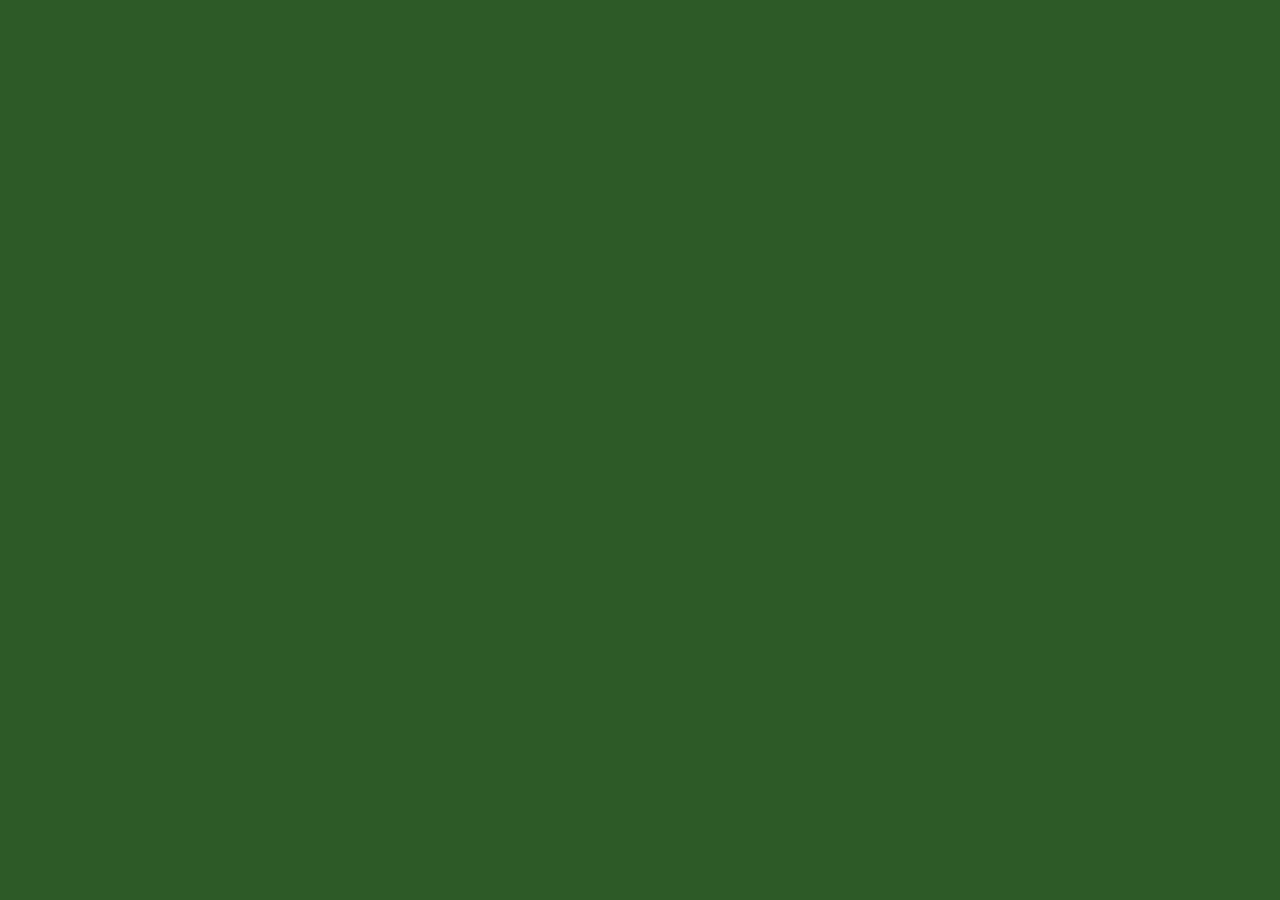
==== commit a0c5b523: "Rewrite game with Phaser 4, fix frame-rate dependent speed, improve fault system - Rewrite entire ga" ====
--- a/papility.html
+++ b/papility.html
@@ -5,41 +5,9 @@
   <meta name="viewport" content="width=device-width, initial-scale=1.0" />
   <title>Papillon Agility Course</title>
   <link rel="stylesheet" href="style.css" />
+  <script src="https://cdn.jsdelivr.net/npm/phaser@4.1.0/dist/phaser.min.js"></script>
 </head>
 <body>
-  <canvas id="game"></canvas>
-
-  <div class="hud" id="hud">
-    <div><span class="hud-label">Obstacle</span><br><span class="hud-value" id="obsCount">0 / 16</span></div>
-    <div><span class="hud-label">Faults</span><br><span class="hud-value" style="color:#d9534f" id="faults">0</span></div>
-    <div><span class="hud-label">Time</span><br><span class="hud-value hud-timer" id="timer">--</span></div>
-  </div>
-
-  <div class="next-obs" id="nextObs">
-    <span class="hud-label">Next</span><br>
-    <span id="nextObsName">1 - Jump</span>
-  </div>
-
-  <div id="startScreen">
-    <h1>Papillon Agility Course</h1>
-    <div class="subtitle">A1(1) &middot; 16 obstacles &middot; 173 m</div>
-    <div class="instructions">
-      <kbd>W</kbd> <kbd>A</kbd> <kbd>S</kbd> <kbd>D</kbd> or Arrow keys to run<br>
-      <kbd>Space</kbd> to boost (speed burst)<br>
-      Run through each obstacle in numbered order<br>
-      Timer starts at obstacle #1, stops at finish gate<br>
-      Knocked bar or wrong order = fault (+5 s penalty)<br>
-      Boost clears jump obstacles automatically!
-    </div>
-    <button id="startBtn">Start Run!</button>
-  </div>
-
-  <div id="finishScreen">
-    <h1 id="finishTitle">Course Complete!</h1>
-    <div class="stats" id="finishStats"></div>
-    <button id="restartBtn">Run Again</button>
-  </div>
-
   <script src="game.js"></script>
 </body>
 </html>
--- a/style.css
+++ b/style.css
@@ -1,55 +1,2 @@
 * { box-sizing: border-box; margin: 0; padding: 0; }
-body { overflow: hidden; background: #2d5a27; font-family: 'Segoe UI', Arial, sans-serif; }
-canvas { display: block; }
-#startScreen {
-  position: absolute; inset: 0; display: flex; flex-direction: column;
-  align-items: center; justify-content: center; background: rgba(0,0,0,0.7);
-  z-index: 10; color: #fff;
-}
-#startScreen h1 { font-size: 52px; margin-bottom: 10px; text-shadow: 0 3px 12px rgba(0,0,0,0.5); }
-#startScreen .subtitle { font-size: 20px; color: #cde; margin-bottom: 30px; }
-#startScreen .instructions {
-  background: rgba(255,255,255,0.12); border-radius: 16px; padding: 24px 36px;
-  font-size: 16px; line-height: 2; margin-bottom: 30px; text-align: left;
-}
-#startScreen .instructions kbd {
-  background: rgba(255,255,255,0.2); padding: 2px 8px; border-radius: 4px;
-  font-family: inherit;
-}
-#startBtn {
-  font-size: 26px; padding: 16px 60px; border: none; border-radius: 40px;
-  background: linear-gradient(135deg, #f7971e, #ffd200); color: #333;
-  font-weight: bold; cursor: pointer; box-shadow: 0 6px 24px rgba(0,0,0,0.3);
-  transition: transform 0.15s;
-}
-#startBtn:hover { transform: scale(1.06); }
-.hud {
-  position: absolute; top: 15px; left: 15px;
-  background: rgba(255,255,255,0.95); padding: 12px 18px;
-  border-radius: 14px; font-size: 16px; font-weight: bold;
-  box-shadow: 0 4px 16px rgba(0,0,0,0.25); display: none; gap: 20px;
-}
-.hud.show { display: flex; }
-.hud-label { color: #666; font-size: 11px; text-transform: uppercase; }
-.hud-value { color: #2d5a27; font-size: 22px; }
-.hud-timer { color: #d9534f; }
-.next-obs {
-  position: absolute; top: 15px; right: 15px;
-  background: rgba(255,255,255,0.95); padding: 12px 18px;
-  border-radius: 14px; font-size: 15px; font-weight: bold;
-  box-shadow: 0 4px 16px rgba(0,0,0,0.25); display: none;
-}
-.next-obs.show { display: block; }
-#finishScreen {
-  position: absolute; inset: 0; display: none; flex-direction: column;
-  align-items: center; justify-content: center; background: rgba(0,0,0,0.75);
-  z-index: 10; color: #fff;
-}
-#finishScreen.show { display: flex; }
-#finishScreen h1 { font-size: 48px; margin-bottom: 10px; }
-#finishScreen .stats { font-size: 22px; line-height: 2; margin: 20px 0; }
-#restartBtn {
-  font-size: 22px; padding: 14px 50px; border: none; border-radius: 40px;
-  background: linear-gradient(135deg, #f7971e, #ffd200); color: #333;
-  font-weight: bold; cursor: pointer; box-shadow: 0 6px 24px rgba(0,0,0,0.3);
-}+body { overflow: hidden; background: #2d5a27; }
